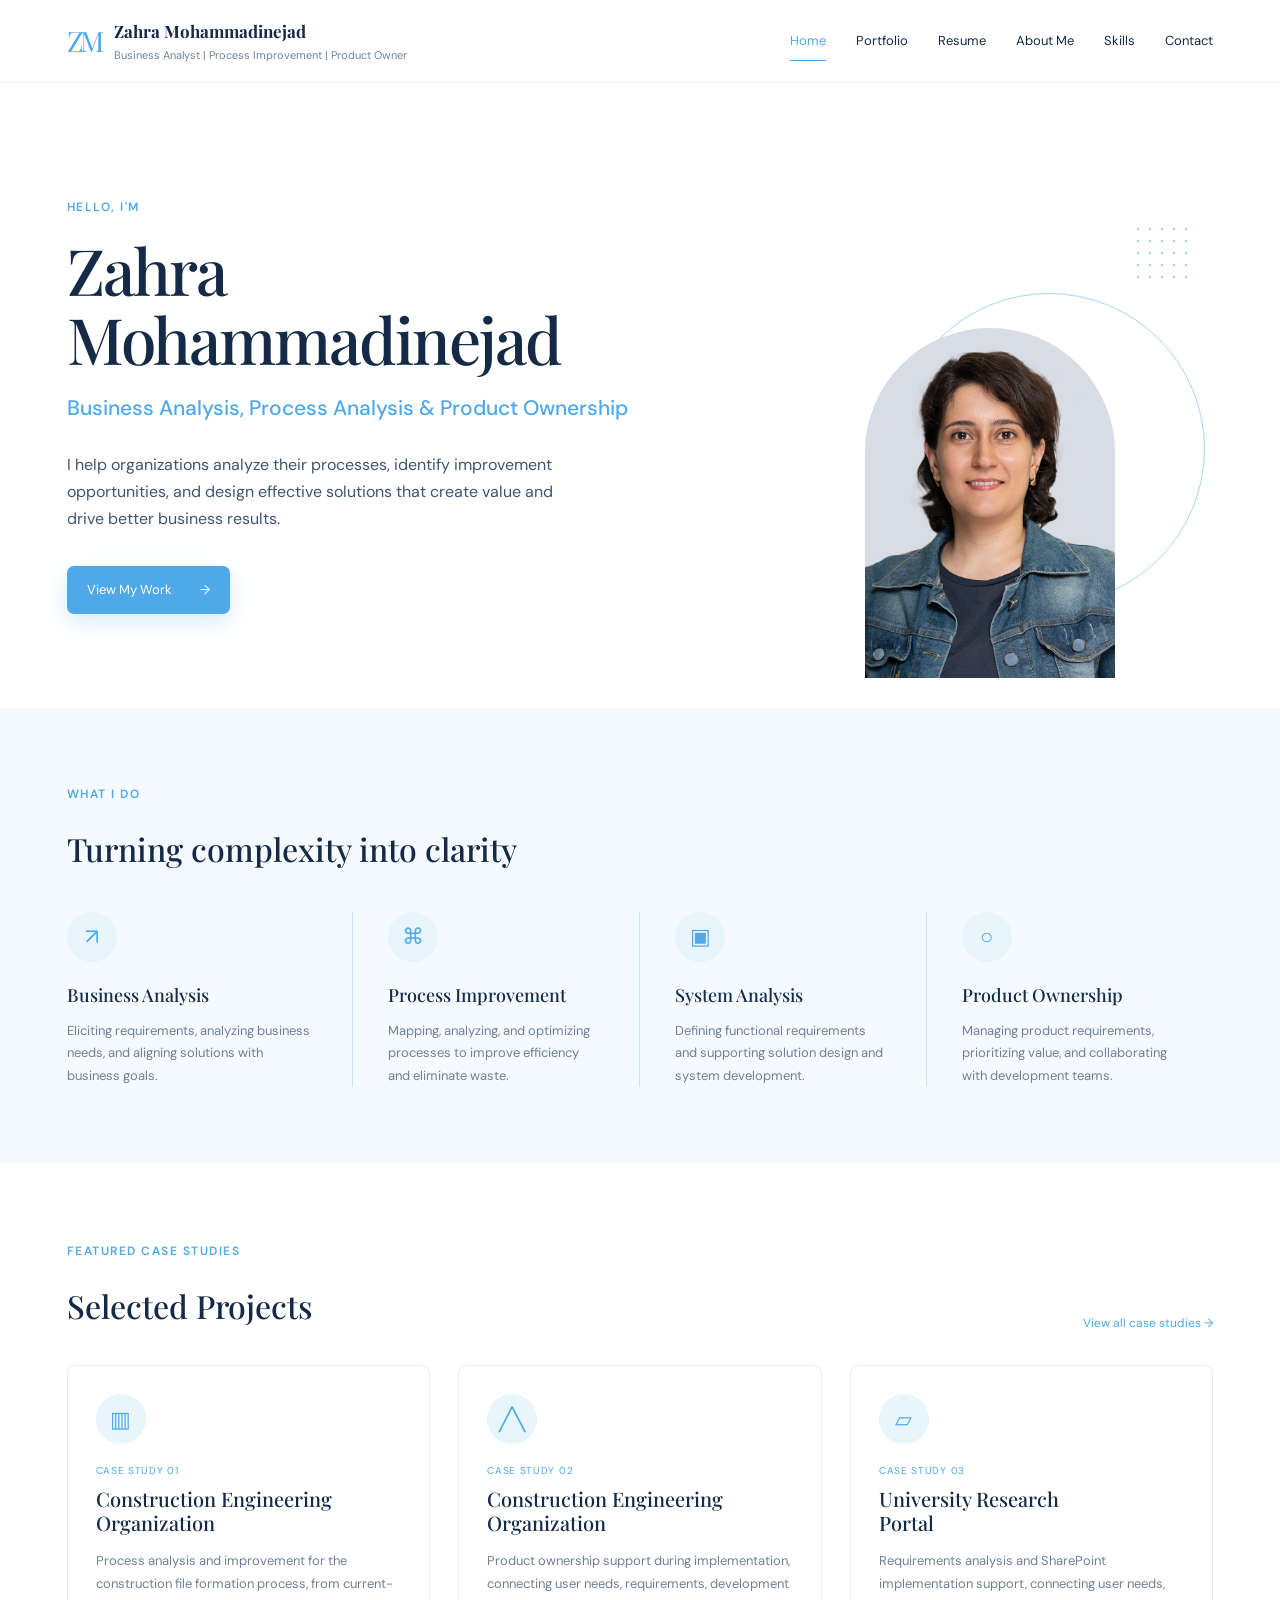
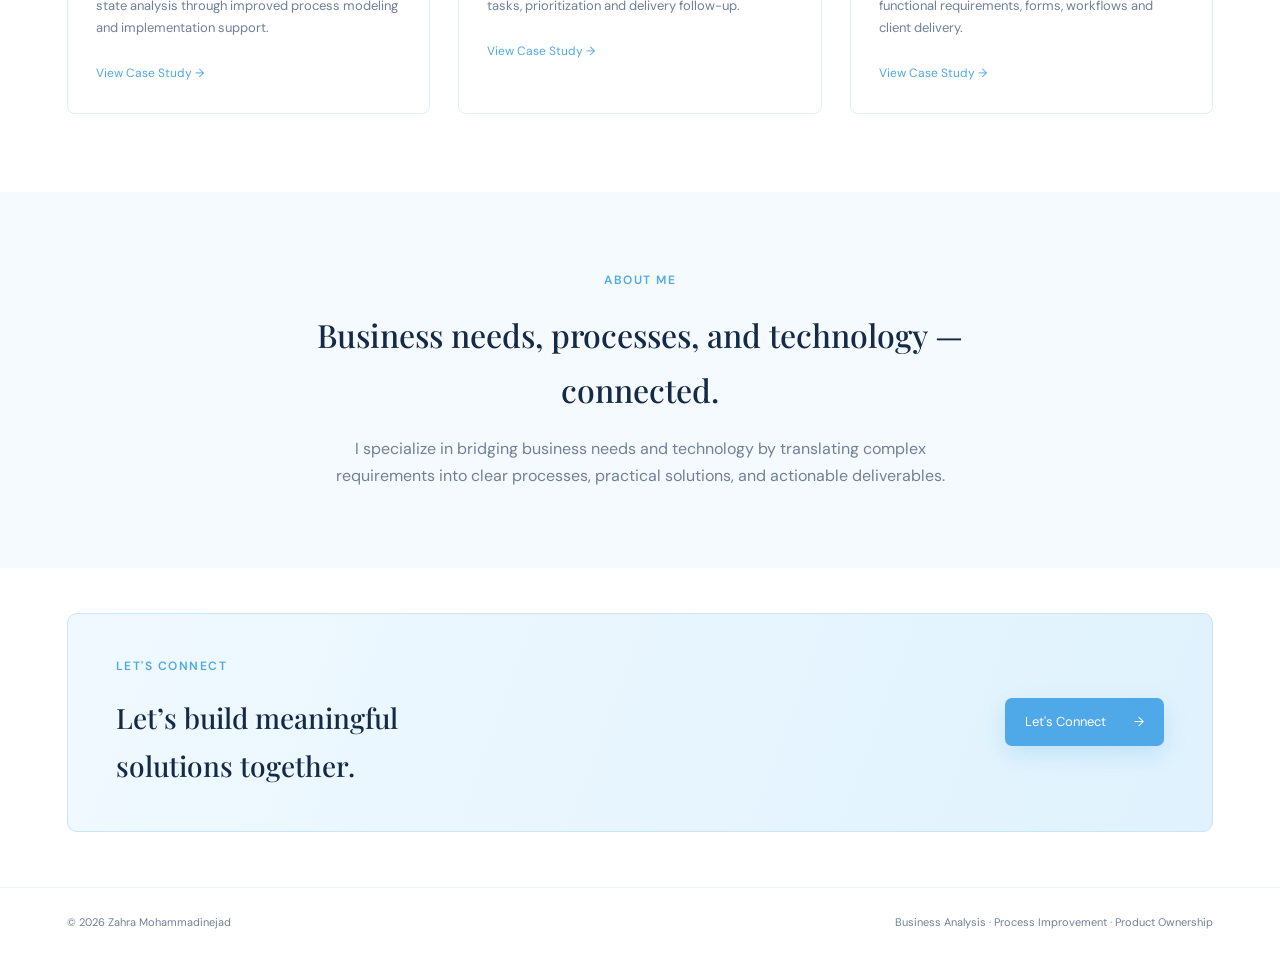
==== index.html @ d4ddfdf4 "Move Resume to dedicated page and update navigation" ====
<!DOCTYPE html>
<html lang="en">
<head>
  <meta charset="UTF-8">
  <meta name="viewport" content="width=device-width, initial-scale=1.0">
  <title>Zahra Mohammadinejad | Business Analyst</title>
  <link rel="preconnect" href="https://fonts.googleapis.com">
  <link rel="preconnect" href="https://fonts.gstatic.com" crossorigin>
  <link href="https://fonts.googleapis.com/css2?family=DM+Sans:wght@400;500;600&family=Playfair+Display:wght@500;600&display=swap" rel="stylesheet">
  <link rel="stylesheet" href="style.css">
</head>
<body>
<header class="navbar">
  <a class="brand" href="#"><span class="logo">ZM</span><span><strong>Zahra Mohammadinejad</strong><small>Business Analyst | Process Improvement | Product Owner</small></span></a>
  <nav>
    <a class="active" href="#">Home</a>
    <a href="#case-studies">Portfolio</a>
    <a href="resume.html">Resume</a>
    <a href="#about">About Me</a>
    <a href="#skills">Skills</a>
    <a href="#contact">Contact</a>
  </nav>
</header>

<main>
  <section class="hero">
    <div class="hero-copy">
      <p class="eyebrow">HELLO, I'M</p>
      <h1>Zahra<br>Mohammadinejad</h1>
      <h2>Business Analysis, Process Analysis & Product Ownership</h2>
      <p class="intro">I help organizations analyze their processes, identify improvement opportunities, and design effective solutions that create value and drive better business results.</p>
      <a class="button" href="#case-studies">View My Work <span>→</span></a>
    </div>
    <div class="hero-visual" aria-label="Professional portrait">
      <div class="portrait-placeholder"><img src="zahra.jpg" alt="Zahra Mohammadinejad"></div>
      <div class="circle"></div>
      <div class="dots"></div>
    </div>
  </section>

  <section class="services" id="skills">
    <p class="eyebrow">WHAT I DO</p>
    <h2>Turning complexity into clarity</h2>
    <div class="service-grid">
      <article><div class="icon">↗</div><h3>Business Analysis</h3><p>Eliciting requirements, analyzing business needs, and aligning solutions with business goals.</p></article>
      <article><div class="icon">⌘</div><h3>Process Improvement</h3><p>Mapping, analyzing, and optimizing processes to improve efficiency and eliminate waste.</p></article>
      <article><div class="icon">▣</div><h3>System Analysis</h3><p>Defining functional requirements and supporting solution design and system development.</p></article>
      <article><div class="icon">○</div><h3>Product Ownership</h3><p>Managing product requirements, prioritizing value, and collaborating with development teams.</p></article>
    </div>
  </section>

  <section class="case-studies" id="case-studies">
    <div class="section-head">
      <div><p class="eyebrow">FEATURED CASE STUDIES</p><h2>Selected Projects</h2></div>
      <a href="#case-studies">View all case studies <span>→</span></a>
    </div>
    <div class="case-grid">
      <article class="case-card"><div class="case-icon">▥</div><p class="case-number">CASE STUDY 01</p><h3>Construction Engineering<br>Organization</h3><p>Process analysis and improvement for the construction file formation process, from current-state analysis through improved process modeling and implementation support.</p><a href="case-study-01/case-study-01.html">View Case Study <span>→</span></a></article>
      <article class="case-card"><div class="case-icon">╱╲</div><p class="case-number">CASE STUDY 02</p><h3>Construction Engineering<br>Organization</h3><p>Product ownership support during implementation, connecting user needs, requirements, development tasks, prioritization and delivery follow-up.</p><a href="case-study-02/case-study-02.html">View Case Study <span>→</span></a></article>
      <article class="case-card"><div class="case-icon">▱</div><p class="case-number">CASE STUDY 03</p><h3>University Research<br>Portal</h3><p>Requirements analysis and SharePoint implementation support, connecting user needs, functional requirements, forms, workflows and client delivery.</p><a href="case-study-03/case-study-03.html">View Case Study <span>→</span></a></article>
    </div>
  </section>

  <section class="about" id="about">
    <p class="eyebrow">ABOUT ME</p>
    <h2>Business needs, processes, and technology — connected.</h2>
    <p>I specialize in bridging business needs and technology by translating complex requirements into clear processes, practical solutions, and actionable deliverables.</p>
  </section>

  <section class="contact" id="contact">
    <div><p class="eyebrow">LET'S CONNECT</p><h2>Let’s build meaningful<br>solutions together.</h2></div>
    <a class="button light" href="mailto:your.email@example.com">Let's Connect <span>→</span></a>
  </section>
</main>

<footer id="resume"><span>© 2026 Zahra Mohammadinejad</span><span>Business Analysis · Process Improvement · Product Ownership</span></footer>
</body>
</html>
---- style.css ----
```css
*{
  box-sizing:border-box;
}

:root{
  --blue:#4FA8E8;
  --blue-soft:#E8F5FD;
  --blue-line:#C9E5F8;
  --navy:#142A46;
  --text:#40556F;
  --muted:#718097;
  --white:#FFFFFF;
}

html{
  scroll-behavior:smooth;
}

body{
  margin:0;
  background:#FFFFFF;
  color:var(--text);
  font-family:"DM Sans",sans-serif;
  line-height:1.7;
}

a{
  text-decoration:none;
  color:inherit;
}


/* =========================
   NAVBAR
========================= */

.navbar{
  height:82px;
  padding:0 5.2%;
  display:flex;
  align-items:center;
  justify-content:space-between;
  border-bottom:1px solid #EEF3F7;
  background:#FFFFFF;
  position:sticky;
  top:0;
  z-index:10;
}

.brand{
  display:flex;
  align-items:center;
  gap:14px;
}

.brand strong{
  display:block;
  font-family:"Playfair Display",serif;
  font-size:17px;
  color:var(--navy);
}

.brand small{
  display:block;
  color:var(--muted);
  font-size:11px;
}

.logo{
  font-family:"Playfair Display",serif;
  font-size:28px;
  color:var(--blue);
  letter-spacing:-4px;
}

nav{
  display:flex;
  gap:30px;
  align-items:center;
  font-size:13px;
  color:var(--navy);
}

nav a{
  padding:29px 0;
  position:relative;
}

nav a.active,
nav a:hover{
  color:var(--blue);
}

nav a.active:after{
  content:"";
  position:absolute;
  left:0;
  right:0;
  bottom:20px;
  height:1px;
  background:var(--blue);
}


/* =========================
   HERO
========================= */

.hero{
  min-height:570px;
  padding:55px 5.2% 0;
  display:grid;
  grid-template-columns:1.2fr .8fr;
  gap:30px;
  align-items:center;
  overflow:hidden;
}

.hero-copy{
  padding-bottom:35px;
}

.eyebrow{
  font-size:12px;
  letter-spacing:1.5px;
  color:var(--blue);
  margin:0 0 18px;
  font-weight:600;
}

h1,
h2,
h3{
  color:var(--navy);
  font-family:"Playfair Display",serif;
  font-weight:500;
}

h1{
  font-size:64px;
  line-height:1.08;
  margin:0 0 18px;
  letter-spacing:-2px;
}

.hero h2{
  font-size:21px;
  color:var(--blue);
  margin:0 0 24px;
  font-family:"DM Sans",sans-serif;
  font-weight:500;
}

.intro{
  max-width:520px;
  font-size:16px;
  color:var(--text);
  margin-bottom:34px;
}


/* =========================
   BUTTON
========================= */

.button{
  display:inline-flex;
  gap:28px;
  align-items:center;
  padding:13px 20px;
  border-radius:7px;
  background:var(--blue);
  color:#FFFFFF;
  font-size:13px;
  transition:.2s ease;
  box-shadow:0 8px 22px rgba(79,168,232,.22);
}

.button:hover{
  transform:translateY(-2px);
  box-shadow:0 10px 26px rgba(79,168,232,.28);
}


/* =========================
   HERO IMAGE
========================= */

.hero-visual{
  height:510px;
  position:relative;
  display:flex;
  align-items:flex-end;
  justify-content:center;
}

.portrait-placeholder{
  width:250px;
  height:350px;
  border-radius:125px 125px 0 0;
  overflow:hidden;
  background:linear-gradient(145deg,#EAF6FE,#CFEAFA);
  position:relative;
  z-index:2;
}

.portrait-placeholder img{
  width:100%;
  height:100%;
  display:block;
  object-fit:cover;
  object-position:center top;
}

.circle{
  position:absolute;
  width:310px;
  height:310px;
  border:1px solid #A9D4F3;
  border-radius:50%;
  right:2%;
  top:125px;
}

.dots{
  position:absolute;
  width:55px;
  height:55px;
  right:6%;
  top:55px;
  background-image:
    radial-gradient(#9CCCF0 1.5px,transparent 1.5px);
  background-size:12px 12px;
}


/* =========================
   SERVICES
========================= */

.services{
  padding:76px 5.2%;
  background:#F5FAFE;
}

.services h2,
.case-studies h2,
.about h2{
  font-size:32px;
  margin:0 0 35px;
}

.service-grid{
  display:grid;
  grid-template-columns:repeat(4,1fr);
  gap:0;
}

.service-grid article{
  padding:0 35px;
  border-right:1px solid var(--blue-line);
}

.service-grid article:first-child{
  padding-left:0;
}

.service-grid article:last-child{
  border:0;
}

.icon,
.case-icon{
  width:50px;
  height:50px;
  border-radius:50%;
  background:var(--blue-soft);
  color:var(--blue);
  display:flex;
  align-items:center;
  justify-content:center;
  font-size:22px;
  margin-bottom:18px;
}

.service-grid h3{
  font-size:18px;
  margin:0 0 10px;
}

.service-grid p,
.case-card p{
  font-size:13px;
  color:var(--muted);
  margin:0;
}


/* =========================
   CASE STUDIES
========================= */

.case-studies{
  padding:78px 5.2%;
  background:#FFFFFF;
}

.section-head{
  display:flex;
  justify-content:space-between;
  align-items:end;
  margin-bottom:32px;
}

.section-head h2{
  margin:0;
}

.section-head>a,
.case-card>a{
  color:var(--blue);
  font-size:12px;
}

.case-grid{
  display:grid;
  grid-template-columns:repeat(3,1fr);
  gap:28px;
}

.case-card{
  border:1px solid #E2EDF5;
  border-radius:8px;
  padding:28px;
  min-height:285px;
  transition:.2s ease;
  background:#FFFFFF;
}

.case-card:hover{
  border-color:var(--blue-line);
  transform:translateY(-3px);
  box-shadow:0 12px 30px rgba(53,117,165,.08);
}

.case-card h3{
  font-size:20px;
  line-height:1.2;
  margin:8px 0 15px;
}

.case-number{
  font-size:10px !important;
  color:var(--blue) !important;
  letter-spacing:.7px;
}

.case-card>a{
  display:inline-block;
  margin-top:24px;
}


/* =========================
   ABOUT
========================= */

.about{
  padding:78px 18%;
  background:#F5FAFE;
  text-align:center;
}

.about h2{
  max-width:720px;
  margin:0 auto 18px;
}

.about>p:last-child{
  max-width:650px;
  margin:auto;
  color:var(--muted);
}


/* =========================
   CONTACT
========================= */

.contact{
  margin:45px 5.2% 55px;
  padding:42px 48px;
  border:1px solid var(--blue-line);
  background:linear-gradient(110deg,#F0F9FF,#DFF2FD);
  border-radius:10px;
  display:flex;
  align-items:center;
  justify-content:space-between;
}

.contact h2{
  font-size:28px;
  margin:0;
}


/* =========================
   FOOTER
========================= */

footer{
  padding:25px 5.2%;
  border-top:1px solid #EEF3F7;
  display:flex;
  justify-content:space-between;
  font-size:11px;
  color:var(--muted);
}


/* =========================
   TABLET
========================= */

@media(max-width:900px){

  nav{
    display:none;
  }

  .hero{
    grid-template-columns:1fr;
    padding-top:55px;
  }

  .hero-copy{
    padding-bottom:10px;
  }

  .hero-visual{
    height:430px;
  }

  .portrait-placeholder{
    width:240px;
    height:335px;
    border-radius:120px 120px 0 0;
  }

  .circle{
    width:290px;
    height:290px;
    top:100px;
  }

  .dots{
    width:50px;
    height:50px;
    right:5%;
    top:45px;
  }

  .service-grid{
    grid-template-columns:1fr 1fr;
    gap:35px;
  }

  .service-grid article{
    border:0;
    padding:0;
  }

  .case-grid{
    grid-template-columns:1fr;
  }
}


/* =========================
   MOBILE
========================= */

@media(max-width:600px){

  .navbar{
    height:70px;
  }

  .brand small{
    display:none;
  }

  .hero{
    padding:48px 7% 0;
  }

  h1{
    font-size:46px;
  }

  .hero h2{
    font-size:19px;
  }

  .intro{
    font-size:15px;
  }

  .hero-visual{
    height:360px;
  }

  .portrait-placeholder{
    width:205px;
    height:285px;
    border-radius:102px 102px 0 0;
  }

  .circle{
    width:250px;
    height:250px;
    top:85px;
  }

  .dots{
    width:48px;
    height:48px;
    right:3%;
    top:40px;
  }

  .services,
  .case-studies{
    padding:60px 7%;
  }

  .service-grid{
    grid-template-columns:1fr;
    gap:40px;
  }

  .section-head{
    align-items:flex-start;
    gap:15px;
    flex-direction:column;
  }

  .about{
    padding:60px 7%;
  }

  .contact{
    margin:35px 7%;
    padding:30px;
    gap:25px;
    flex-direction:column;
    align-items:flex-start;
  }

  footer{
    padding:22px 7%;
    flex-direction:column;
    gap:8px;
  }
}
```
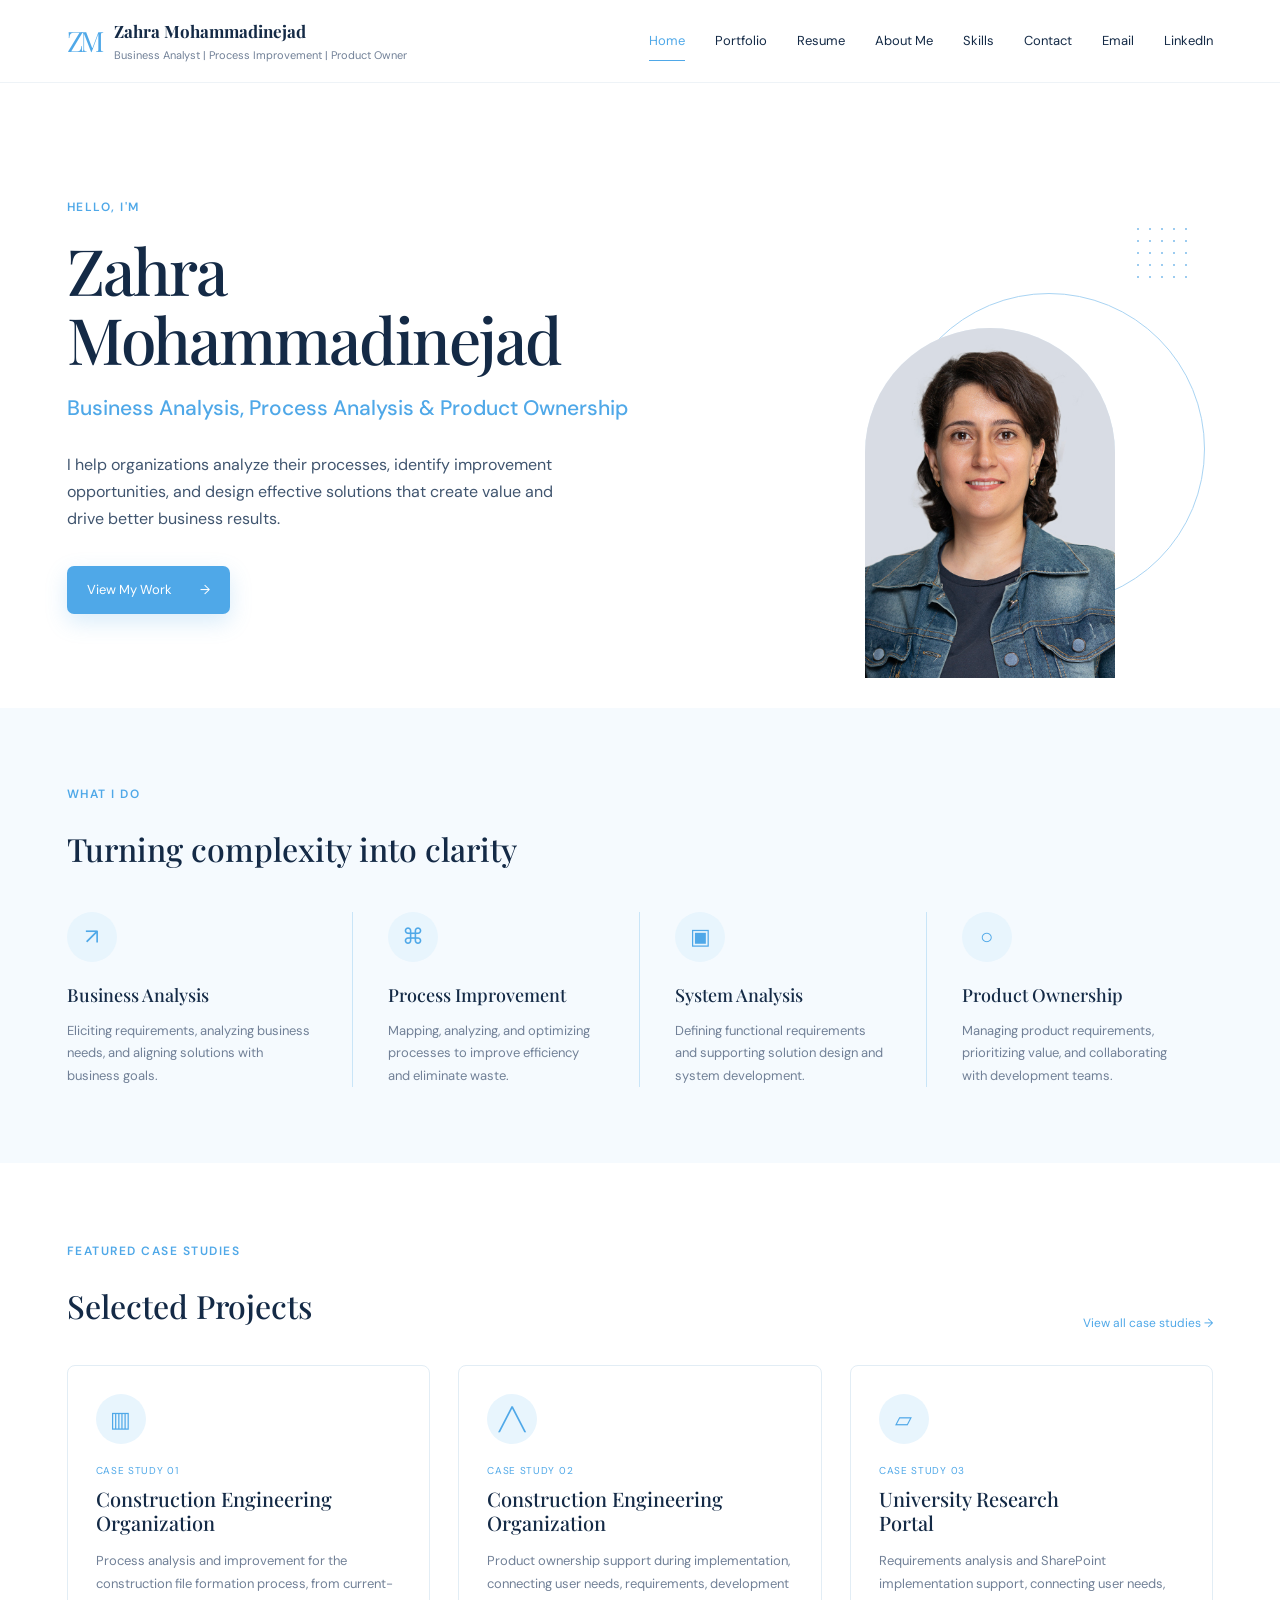
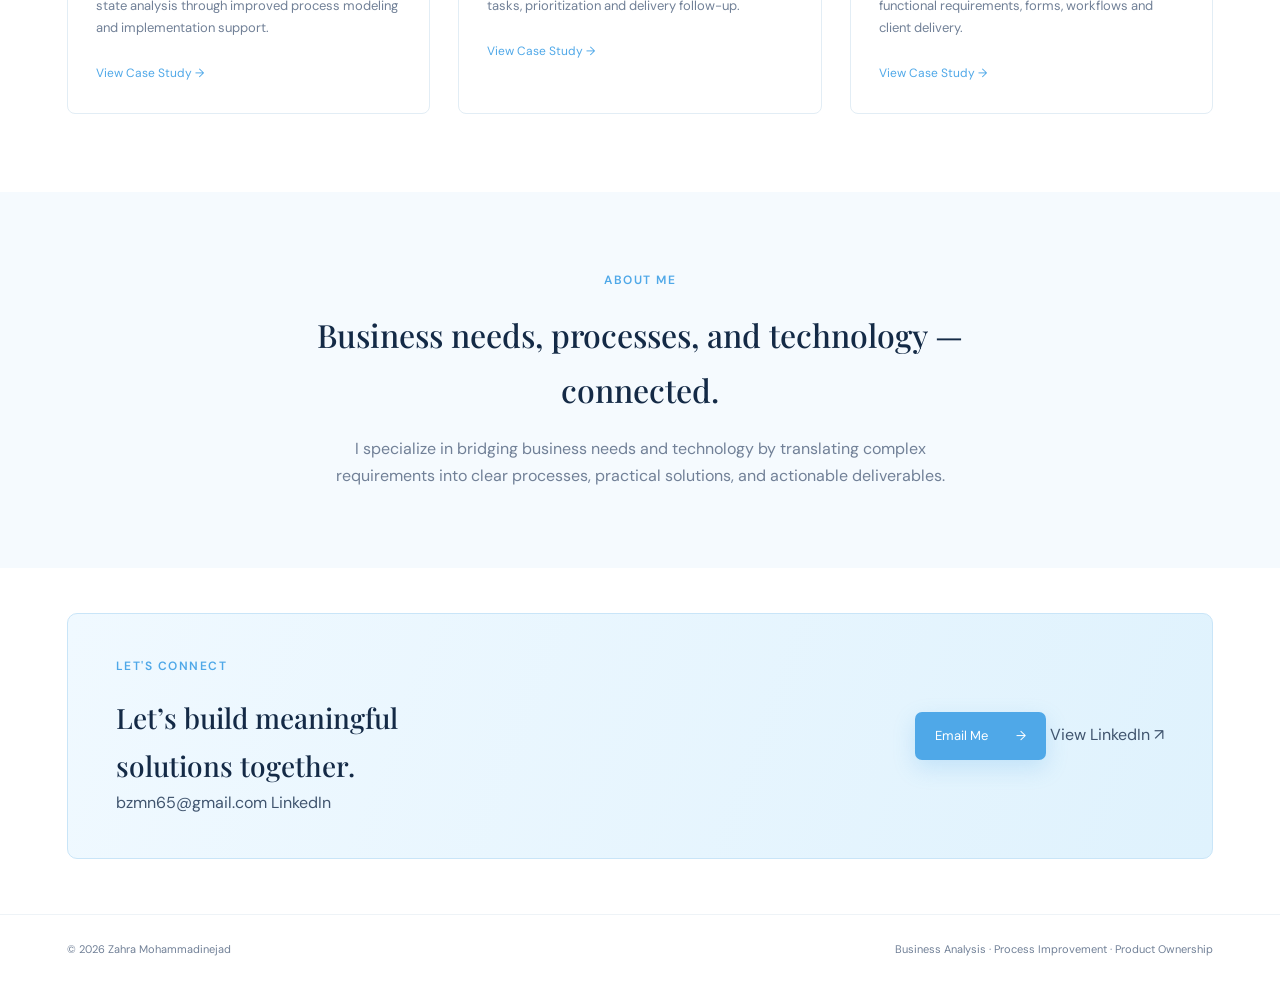
==== commit 9aa7985b: "Add email and LinkedIn links to homepage navigation and contact section" ====
--- a/index.html
+++ b/index.html
@@ -16,9 +16,11 @@
     <a class="active" href="#">Home</a>
     <a href="#case-studies">Portfolio</a>
     <a href="resume.html">Resume</a>
-    <a href="#about">About Me</a>
+    <a href="about.html">About Me</a>
     <a href="#skills">Skills</a>
     <a href="#contact">Contact</a>
+    <a class="nav-contact" href="mailto:bzmn65@gmail.com" aria-label="Email Zahra">Email</a>
+    <a class="nav-contact" href="https://www.linkedin.com/in/Zahra-Mohammadinejad" target="_blank" rel="noopener" aria-label="LinkedIn profile">LinkedIn</a>
   </nav>
 </header>
 
@@ -68,8 +70,18 @@
   </section>
 
   <section class="contact" id="contact">
-    <div><p class="eyebrow">LET'S CONNECT</p><h2>Let’s build meaningful<br>solutions together.</h2></div>
-    <a class="button light" href="mailto:your.email@example.com">Let's Connect <span>→</span></a>
+    <div>
+      <p class="eyebrow">LET'S CONNECT</p>
+      <h2>Let’s build meaningful<br>solutions together.</h2>
+      <div class="contact-info">
+        <a href="mailto:bzmn65@gmail.com">bzmn65@gmail.com</a>
+        <a href="https://www.linkedin.com/in/Zahra-Mohammadinejad" target="_blank" rel="noopener">LinkedIn</a>
+      </div>
+    </div>
+    <div class="contact-actions">
+      <a class="button" href="mailto:bzmn65@gmail.com">Email Me <span>→</span></a>
+      <a class="linkedin-link" href="https://www.linkedin.com/in/Zahra-Mohammadinejad" target="_blank" rel="noopener">View LinkedIn <span>↗</span></a>
+    </div>
   </section>
 </main>
 
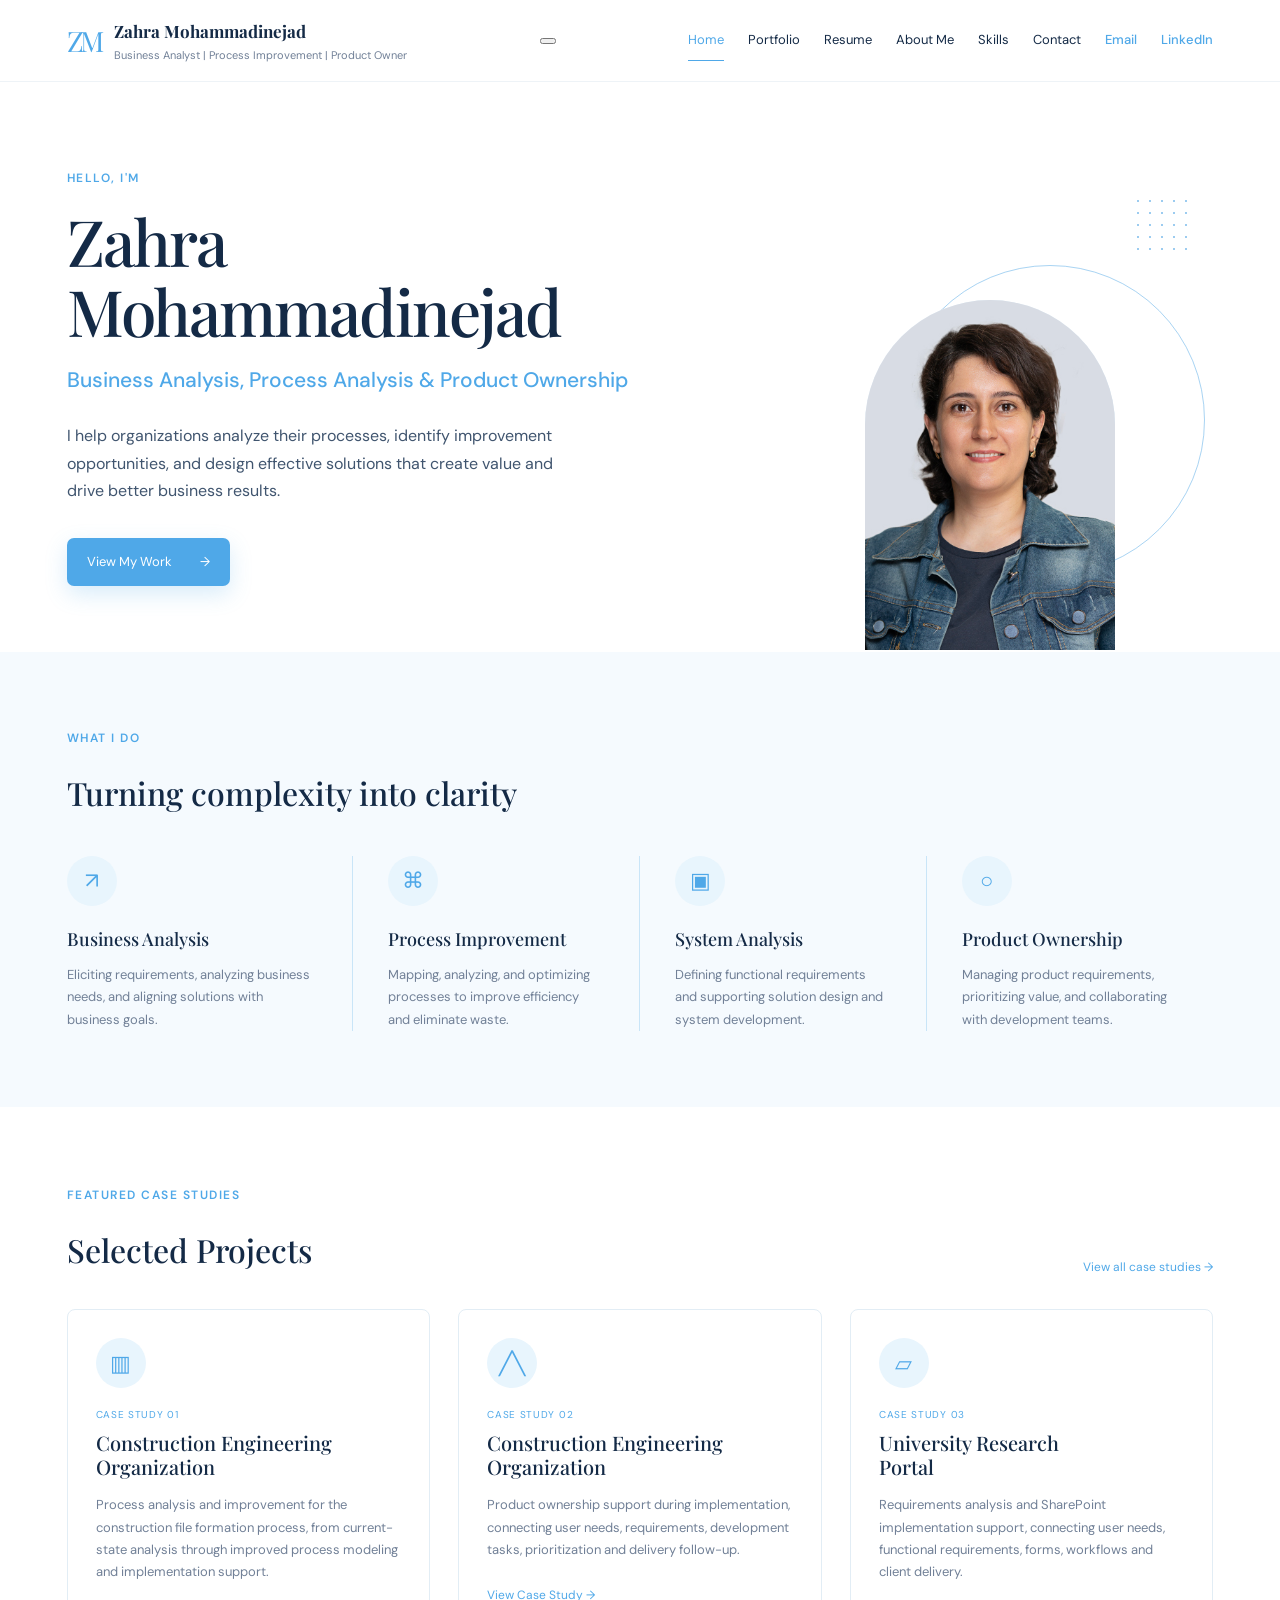
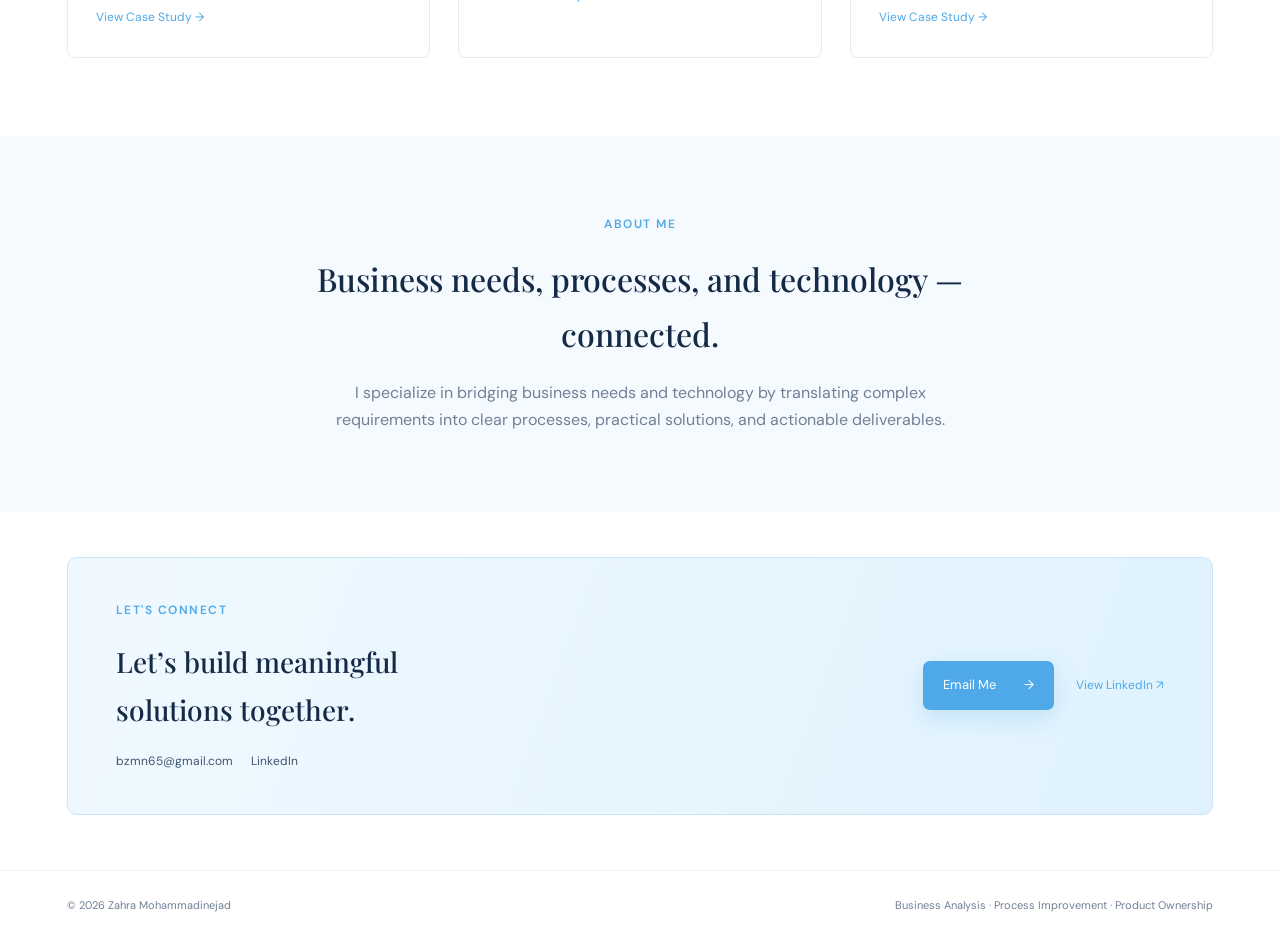
==== commit d7fb270c: "Add responsive hamburger navigation for mobile" ====
--- a/index.html
+++ b/index.html
@@ -12,15 +12,20 @@
 <body>
 <header class="navbar">
   <a class="brand" href="#"><span class="logo">ZM</span><span><strong>Zahra Mohammadinejad</strong><small>Business Analyst | Process Improvement | Product Owner</small></span></a>
-  <nav>
+
+  <button class="menu-toggle" type="button" aria-label="Open navigation menu" aria-expanded="false" aria-controls="main-navigation">
+    <span></span><span></span><span></span>
+  </button>
+
+  <nav id="main-navigation">
     <a class="active" href="#">Home</a>
     <a href="#case-studies">Portfolio</a>
     <a href="resume.html">Resume</a>
     <a href="about.html">About Me</a>
     <a href="#skills">Skills</a>
     <a href="#contact">Contact</a>
-    <a class="nav-contact" href="mailto:bzmn65@gmail.com" aria-label="Email Zahra">Email</a>
-    <a class="nav-contact" href="https://www.linkedin.com/in/Zahra-Mohammadinejad" target="_blank" rel="noopener" aria-label="LinkedIn profile">LinkedIn</a>
+    <a class="nav-contact" href="mailto:bzmn65@gmail.com">Email</a>
+    <a class="nav-contact" href="https://www.linkedin.com/in/Zahra-Mohammadinejad" target="_blank" rel="noopener">LinkedIn</a>
   </nav>
 </header>
 
@@ -86,5 +91,26 @@
 </main>
 
 <footer id="resume"><span>© 2026 Zahra Mohammadinejad</span><span>Business Analysis · Process Improvement · Product Ownership</span></footer>
+
+<script>
+  const menuToggle = document.querySelector('.menu-toggle');
+  const navigation = document.querySelector('#main-navigation');
+
+  menuToggle.addEventListener('click', () => {
+    const isOpen = navigation.classList.toggle('open');
+    menuToggle.classList.toggle('open', isOpen);
+    menuToggle.setAttribute('aria-expanded', isOpen);
+    menuToggle.setAttribute('aria-label', isOpen ? 'Close navigation menu' : 'Open navigation menu');
+  });
+
+  navigation.querySelectorAll('a').forEach(link => {
+    link.addEventListener('click', () => {
+      navigation.classList.remove('open');
+      menuToggle.classList.remove('open');
+      menuToggle.setAttribute('aria-expanded', 'false');
+      menuToggle.setAttribute('aria-label', 'Open navigation menu');
+    });
+  });
+</script>
 </body>
 </html>
--- a/style.css
+++ b/style.css
@@ -1,567 +1,15 @@
-```css
-*{
-  box-sizing:border-box;
-}
-
-:root{
-  --blue:#4FA8E8;
-  --blue-soft:#E8F5FD;
-  --blue-line:#C9E5F8;
-  --navy:#142A46;
-  --text:#40556F;
-  --muted:#718097;
-  --white:#FFFFFF;
-}
-
-html{
-  scroll-behavior:smooth;
-}
-
-body{
-  margin:0;
-  background:#FFFFFF;
-  color:var(--text);
-  font-family:"DM Sans",sans-serif;
-  line-height:1.7;
-}
-
-a{
-  text-decoration:none;
-  color:inherit;
-}
-
-
-/* =========================
-   NAVBAR
-========================= */
-
-.navbar{
-  height:82px;
-  padding:0 5.2%;
-  display:flex;
-  align-items:center;
-  justify-content:space-between;
-  border-bottom:1px solid #EEF3F7;
-  background:#FFFFFF;
-  position:sticky;
-  top:0;
-  z-index:10;
-}
-
-.brand{
-  display:flex;
-  align-items:center;
-  gap:14px;
-}
-
-.brand strong{
-  display:block;
-  font-family:"Playfair Display",serif;
-  font-size:17px;
-  color:var(--navy);
-}
-
-.brand small{
-  display:block;
-  color:var(--muted);
-  font-size:11px;
-}
-
-.logo{
-  font-family:"Playfair Display",serif;
-  font-size:28px;
-  color:var(--blue);
-  letter-spacing:-4px;
-}
-
-nav{
-  display:flex;
-  gap:30px;
-  align-items:center;
-  font-size:13px;
-  color:var(--navy);
-}
-
-nav a{
-  padding:29px 0;
-  position:relative;
-}
-
-nav a.active,
-nav a:hover{
-  color:var(--blue);
-}
-
-nav a.active:after{
-  content:"";
-  position:absolute;
-  left:0;
-  right:0;
-  bottom:20px;
-  height:1px;
-  background:var(--blue);
-}
-
-
-/* =========================
-   HERO
-========================= */
-
-.hero{
-  min-height:570px;
-  padding:55px 5.2% 0;
-  display:grid;
-  grid-template-columns:1.2fr .8fr;
-  gap:30px;
-  align-items:center;
-  overflow:hidden;
-}
-
-.hero-copy{
-  padding-bottom:35px;
-}
-
-.eyebrow{
-  font-size:12px;
-  letter-spacing:1.5px;
-  color:var(--blue);
-  margin:0 0 18px;
-  font-weight:600;
-}
-
-h1,
-h2,
-h3{
-  color:var(--navy);
-  font-family:"Playfair Display",serif;
-  font-weight:500;
-}
-
-h1{
-  font-size:64px;
-  line-height:1.08;
-  margin:0 0 18px;
-  letter-spacing:-2px;
-}
-
-.hero h2{
-  font-size:21px;
-  color:var(--blue);
-  margin:0 0 24px;
-  font-family:"DM Sans",sans-serif;
-  font-weight:500;
-}
-
-.intro{
-  max-width:520px;
-  font-size:16px;
-  color:var(--text);
-  margin-bottom:34px;
-}
-
-
-/* =========================
-   BUTTON
-========================= */
-
-.button{
-  display:inline-flex;
-  gap:28px;
-  align-items:center;
-  padding:13px 20px;
-  border-radius:7px;
-  background:var(--blue);
-  color:#FFFFFF;
-  font-size:13px;
-  transition:.2s ease;
-  box-shadow:0 8px 22px rgba(79,168,232,.22);
-}
-
-.button:hover{
-  transform:translateY(-2px);
-  box-shadow:0 10px 26px rgba(79,168,232,.28);
-}
-
-
-/* =========================
-   HERO IMAGE
-========================= */
-
-.hero-visual{
-  height:510px;
-  position:relative;
-  display:flex;
-  align-items:flex-end;
-  justify-content:center;
-}
-
-.portrait-placeholder{
-  width:250px;
-  height:350px;
-  border-radius:125px 125px 0 0;
-  overflow:hidden;
-  background:linear-gradient(145deg,#EAF6FE,#CFEAFA);
-  position:relative;
-  z-index:2;
-}
-
-.portrait-placeholder img{
-  width:100%;
-  height:100%;
-  display:block;
-  object-fit:cover;
-  object-position:center top;
-}
-
-.circle{
-  position:absolute;
-  width:310px;
-  height:310px;
-  border:1px solid #A9D4F3;
-  border-radius:50%;
-  right:2%;
-  top:125px;
-}
-
-.dots{
-  position:absolute;
-  width:55px;
-  height:55px;
-  right:6%;
-  top:55px;
-  background-image:
-    radial-gradient(#9CCCF0 1.5px,transparent 1.5px);
-  background-size:12px 12px;
-}
-
-
-/* =========================
-   SERVICES
-========================= */
-
-.services{
-  padding:76px 5.2%;
-  background:#F5FAFE;
-}
-
-.services h2,
-.case-studies h2,
-.about h2{
-  font-size:32px;
-  margin:0 0 35px;
-}
-
-.service-grid{
-  display:grid;
-  grid-template-columns:repeat(4,1fr);
-  gap:0;
-}
-
-.service-grid article{
-  padding:0 35px;
-  border-right:1px solid var(--blue-line);
-}
-
-.service-grid article:first-child{
-  padding-left:0;
-}
-
-.service-grid article:last-child{
-  border:0;
-}
-
-.icon,
-.case-icon{
-  width:50px;
-  height:50px;
-  border-radius:50%;
-  background:var(--blue-soft);
-  color:var(--blue);
-  display:flex;
-  align-items:center;
-  justify-content:center;
-  font-size:22px;
-  margin-bottom:18px;
-}
-
-.service-grid h3{
-  font-size:18px;
-  margin:0 0 10px;
-}
-
-.service-grid p,
-.case-card p{
-  font-size:13px;
-  color:var(--muted);
-  margin:0;
-}
-
-
-/* =========================
-   CASE STUDIES
-========================= */
-
-.case-studies{
-  padding:78px 5.2%;
-  background:#FFFFFF;
-}
-
-.section-head{
-  display:flex;
-  justify-content:space-between;
-  align-items:end;
-  margin-bottom:32px;
-}
-
-.section-head h2{
-  margin:0;
-}
-
-.section-head>a,
-.case-card>a{
-  color:var(--blue);
-  font-size:12px;
-}
-
-.case-grid{
-  display:grid;
-  grid-template-columns:repeat(3,1fr);
-  gap:28px;
-}
-
-.case-card{
-  border:1px solid #E2EDF5;
-  border-radius:8px;
-  padding:28px;
-  min-height:285px;
-  transition:.2s ease;
-  background:#FFFFFF;
-}
-
-.case-card:hover{
-  border-color:var(--blue-line);
-  transform:translateY(-3px);
-  box-shadow:0 12px 30px rgba(53,117,165,.08);
-}
-
-.case-card h3{
-  font-size:20px;
-  line-height:1.2;
-  margin:8px 0 15px;
-}
-
-.case-number{
-  font-size:10px !important;
-  color:var(--blue) !important;
-  letter-spacing:.7px;
-}
-
-.case-card>a{
-  display:inline-block;
-  margin-top:24px;
-}
-
-
-/* =========================
-   ABOUT
-========================= */
-
-.about{
-  padding:78px 18%;
-  background:#F5FAFE;
-  text-align:center;
-}
-
-.about h2{
-  max-width:720px;
-  margin:0 auto 18px;
-}
-
-.about>p:last-child{
-  max-width:650px;
-  margin:auto;
-  color:var(--muted);
-}
-
-
-/* =========================
-   CONTACT
-========================= */
-
-.contact{
-  margin:45px 5.2% 55px;
-  padding:42px 48px;
-  border:1px solid var(--blue-line);
-  background:linear-gradient(110deg,#F0F9FF,#DFF2FD);
-  border-radius:10px;
-  display:flex;
-  align-items:center;
-  justify-content:space-between;
-}
-
-.contact h2{
-  font-size:28px;
-  margin:0;
-}
-
-
-/* =========================
-   FOOTER
-========================= */
-
-footer{
-  padding:25px 5.2%;
-  border-top:1px solid #EEF3F7;
-  display:flex;
-  justify-content:space-between;
-  font-size:11px;
-  color:var(--muted);
-}
-
-
-/* =========================
-   TABLET
-========================= */
-
-@media(max-width:900px){
-
-  nav{
-    display:none;
-  }
-
-  .hero{
-    grid-template-columns:1fr;
-    padding-top:55px;
-  }
-
-  .hero-copy{
-    padding-bottom:10px;
-  }
-
-  .hero-visual{
-    height:430px;
-  }
-
-  .portrait-placeholder{
-    width:240px;
-    height:335px;
-    border-radius:120px 120px 0 0;
-  }
-
-  .circle{
-    width:290px;
-    height:290px;
-    top:100px;
-  }
-
-  .dots{
-    width:50px;
-    height:50px;
-    right:5%;
-    top:45px;
-  }
-
-  .service-grid{
-    grid-template-columns:1fr 1fr;
-    gap:35px;
-  }
-
-  .service-grid article{
-    border:0;
-    padding:0;
-  }
-
-  .case-grid{
-    grid-template-columns:1fr;
-  }
-}
-
-
-/* =========================
-   MOBILE
-========================= */
-
-@media(max-width:600px){
-
-  .navbar{
-    height:70px;
-  }
-
-  .brand small{
-    display:none;
-  }
-
-  .hero{
-    padding:48px 7% 0;
-  }
-
-  h1{
-    font-size:46px;
-  }
-
-  .hero h2{
-    font-size:19px;
-  }
-
-  .intro{
-    font-size:15px;
-  }
-
-  .hero-visual{
-    height:360px;
-  }
-
-  .portrait-placeholder{
-    width:205px;
-    height:285px;
-    border-radius:102px 102px 0 0;
-  }
-
-  .circle{
-    width:250px;
-    height:250px;
-    top:85px;
-  }
-
-  .dots{
-    width:48px;
-    height:48px;
-    right:3%;
-    top:40px;
-  }
-
-  .services,
-  .case-studies{
-    padding:60px 7%;
-  }
-
-  .service-grid{
-    grid-template-columns:1fr;
-    gap:40px;
-  }
-
-  .section-head{
-    align-items:flex-start;
-    gap:15px;
-    flex-direction:column;
-  }
-
-  .about{
-    padding:60px 7%;
-  }
-
-  .contact{
-    margin:35px 7%;
-    padding:30px;
-    gap:25px;
-    flex-direction:column;
-    align-items:flex-start;
-  }
-
-  footer{
-    padding:22px 7%;
-    flex-direction:column;
-    gap:8px;
-  }
-}
-```
+*{box-sizing:border-box}
+:root{--blue:#4FA8E8;--blue-soft:#E8F5FD;--blue-line:#C9E5F8;--navy:#142A46;--text:#40556F;--muted:#718097;--white:#FFFFFF}
+html{scroll-behavior:smooth}
+body{margin:0;background:#FFFFFF;color:var(--text);font-family:"DM Sans",sans-serif;line-height:1.7}
+a{text-decoration:none;color:inherit}
+.navbar{height:82px;padding:0 5.2%;display:flex;align-items:center;justify-content:space-between;border-bottom:1px solid #EEF3F7;background:#FFFFFF;position:sticky;top:0;z-index:10}.brand{display:flex;align-items:center;gap:14px}.brand strong{display:block;font-family:"Playfair Display",serif;font-size:17px;color:var(--navy)}.brand small{display:block;color:var(--muted);font-size:11px}.logo{font-family:"Playfair Display",serif;font-size:28px;color:var(--blue);letter-spacing:-4px}nav{display:flex;gap:24px;align-items:center;font-size:13px;color:var(--navy)}nav a{padding:29px 0;position:relative}nav a.active,nav a:hover{color:var(--blue)}nav a.active:after{content:"";position:absolute;left:0;right:0;bottom:20px;height:1px;background:var(--blue)}nav a.nav-contact{color:var(--blue);font-weight:500}
+h1,h2,h3{color:var(--navy);font-family:"Playfair Display",serif;font-weight:500}.hero{min-height:570px;padding:55px 5.2% 0;display:grid;grid-template-columns:1.2fr .8fr;gap:30px;align-items:center;overflow:hidden}.hero-copy{padding-bottom:35px}.eyebrow{font-size:12px;letter-spacing:1.5px;color:var(--blue);margin:0 0 18px;font-weight:600}h1{font-size:64px;line-height:1.08;margin:0 0 18px;letter-spacing:-2px}.hero h2{font-size:21px;color:var(--blue);margin:0 0 24px;font-family:"DM Sans",sans-serif;font-weight:500}.intro{max-width:520px;font-size:16px;color:var(--text);margin-bottom:34px}.button{display:inline-flex;gap:28px;align-items:center;padding:13px 20px;border-radius:7px;background:var(--blue);color:#FFFFFF;font-size:13px;transition:.2s ease;box-shadow:0 8px 22px rgba(79,168,232,.22)}.button:hover{transform:translateY(-2px);box-shadow:0 10px 26px rgba(79,168,232,.28)}
+.hero-visual{height:510px;position:relative;display:flex;align-items:flex-end;justify-content:center}.portrait-placeholder{width:250px;height:350px;border-radius:125px 125px 0 0;overflow:hidden;background:linear-gradient(145deg,#EAF6FE,#CFEAFA);position:relative;z-index:2}.portrait-placeholder img{width:100%;height:100%;display:block;object-fit:cover;object-position:center top}.circle{position:absolute;width:310px;height:310px;border:1px solid #A9D4F3;border-radius:50%;right:2%;top:125px}.dots{position:absolute;width:55px;height:55px;right:6%;top:55px;background-image:radial-gradient(#9CCCF0 1.5px,transparent 1.5px);background-size:12px 12px}
+.services{padding:76px 5.2%;background:#F5FAFE}.services h2,.case-studies h2,.about h2{font-size:32px;margin:0 0 35px}.service-grid{display:grid;grid-template-columns:repeat(4,1fr);gap:0}.service-grid article{padding:0 35px;border-right:1px solid var(--blue-line)}.service-grid article:first-child{padding-left:0}.service-grid article:last-child{border:0}.icon,.case-icon{width:50px;height:50px;border-radius:50%;background:var(--blue-soft);color:var(--blue);display:flex;align-items:center;justify-content:center;font-size:22px;margin-bottom:18px}.service-grid h3{font-size:18px;margin:0 0 10px}.service-grid p,.case-card p{font-size:13px;color:var(--muted);margin:0}
+.case-studies{padding:78px 5.2%;background:#FFFFFF}.section-head{display:flex;justify-content:space-between;align-items:end;margin-bottom:32px}.section-head h2{margin:0}.section-head>a,.case-card>a{color:var(--blue);font-size:12px}.case-grid{display:grid;grid-template-columns:repeat(3,1fr);gap:28px}.case-card{border:1px solid #E2EDF5;border-radius:8px;padding:28px;min-height:285px;transition:.2s ease;background:#FFFFFF}.case-card:hover{border-color:var(--blue-line);transform:translateY(-3px);box-shadow:0 12px 30px rgba(53,117,165,.08)}.case-card h3{font-size:20px;line-height:1.2;margin:8px 0 15px}.case-number{font-size:10px!important;color:var(--blue)!important;letter-spacing:.7px}.case-card>a{display:inline-block;margin-top:24px}
+.about{padding:78px 18%;background:#F5FAFE;text-align:center}.about h2{max-width:720px;margin:0 auto 18px}.about>p:last-child{max-width:650px;margin:auto;color:var(--muted)}
+.contact{margin:45px 5.2% 55px;padding:42px 48px;border:1px solid var(--blue-line);background:linear-gradient(110deg,#F0F9FF,#DFF2FD);border-radius:10px;display:flex;align-items:center;justify-content:space-between;gap:40px}.contact h2{font-size:28px;margin:0}.contact-info{display:flex;flex-wrap:wrap;gap:18px;margin-top:18px;font-size:12px}.contact-info a{color:var(--text)}.contact-info a:hover,.linkedin-link:hover{color:var(--blue)}.contact-actions{display:flex;align-items:center;gap:22px;flex-shrink:0}.linkedin-link{font-size:12px;color:var(--blue)}
+footer{padding:25px 5.2%;border-top:1px solid #EEF3F7;display:flex;justify-content:space-between;font-size:11px;color:var(--muted)}
+@media(max-width:900px){nav{display:none}.hero{grid-template-columns:1fr;padding-top:55px}.hero-copy{padding-bottom:10px}.hero-visual{height:430px}.portrait-placeholder{width:240px;height:335px;border-radius:120px 120px 0 0}.circle{width:290px;height:290px;top:100px}.dots{width:50px;height:50px;right:5%;top:45px}.service-grid{grid-template-columns:1fr 1fr;gap:35px}.service-grid article{border:0;padding:0}.case-grid{grid-template-columns:1fr}.contact{flex-direction:column;align-items:flex-start}.contact-actions{width:100%}}
+@media(max-width:600px){.navbar{height:70px}.brand small{display:none}.hero{padding:48px 7% 0}h1{font-size:46px}.hero h2{font-size:19px}.intro{font-size:15px}.hero-visual{height:360px}.portrait-placeholder{width:205px;height:285px;border-radius:102px 102px 0 0}.circle{width:250px;height:250px;top:85px}.dots{width:48px;height:48px;right:3%;top:40px}.services,.case-studies{padding:60px 7%}.service-grid{grid-template-columns:1fr;gap:40px}.section-head{align-items:flex-start;gap:15px;flex-direction:column}.about{padding:60px 7%}.contact{margin:35px 7%;padding:30px;gap:25px}.contact-info{flex-direction:column;gap:7px}.contact-actions{flex-direction:column;align-items:flex-start;gap:15px}.button{width:100%;justify-content:center}footer{padding:22px 7%;flex-direction:column;gap:8px}}
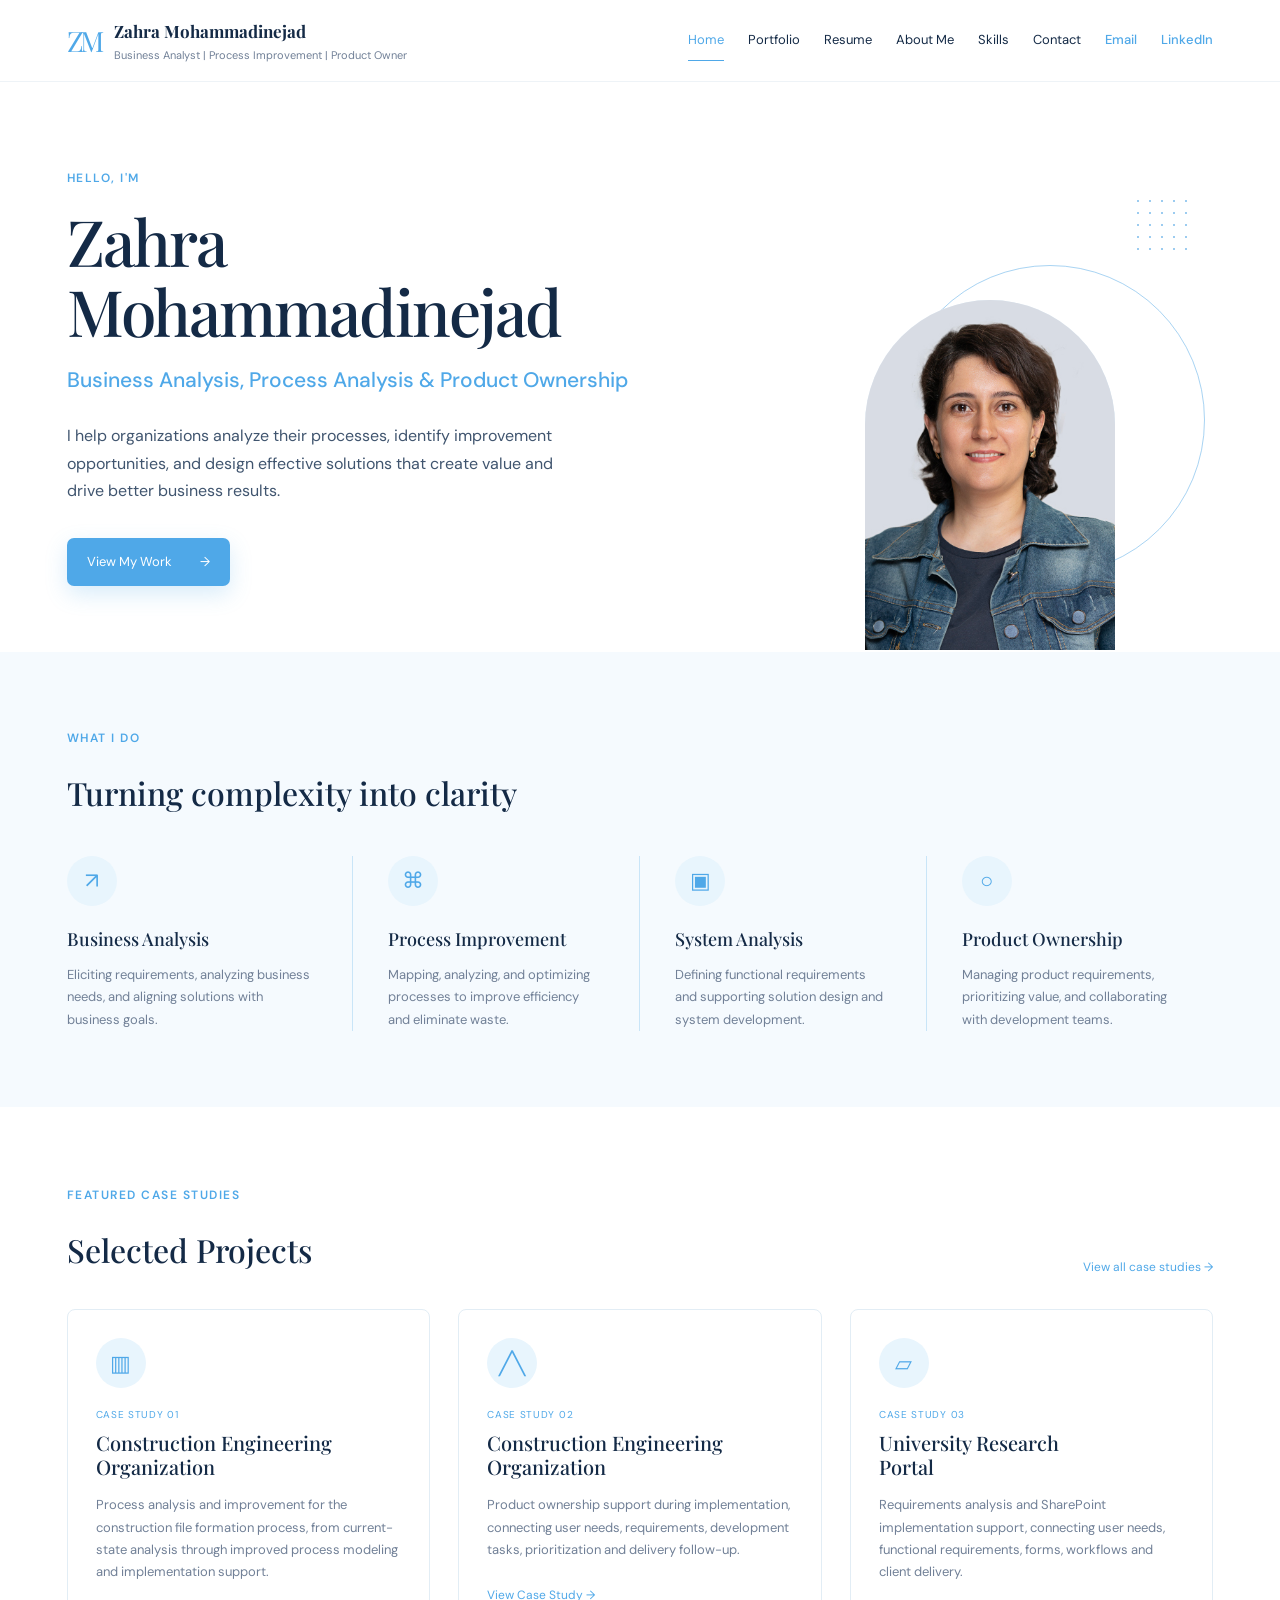
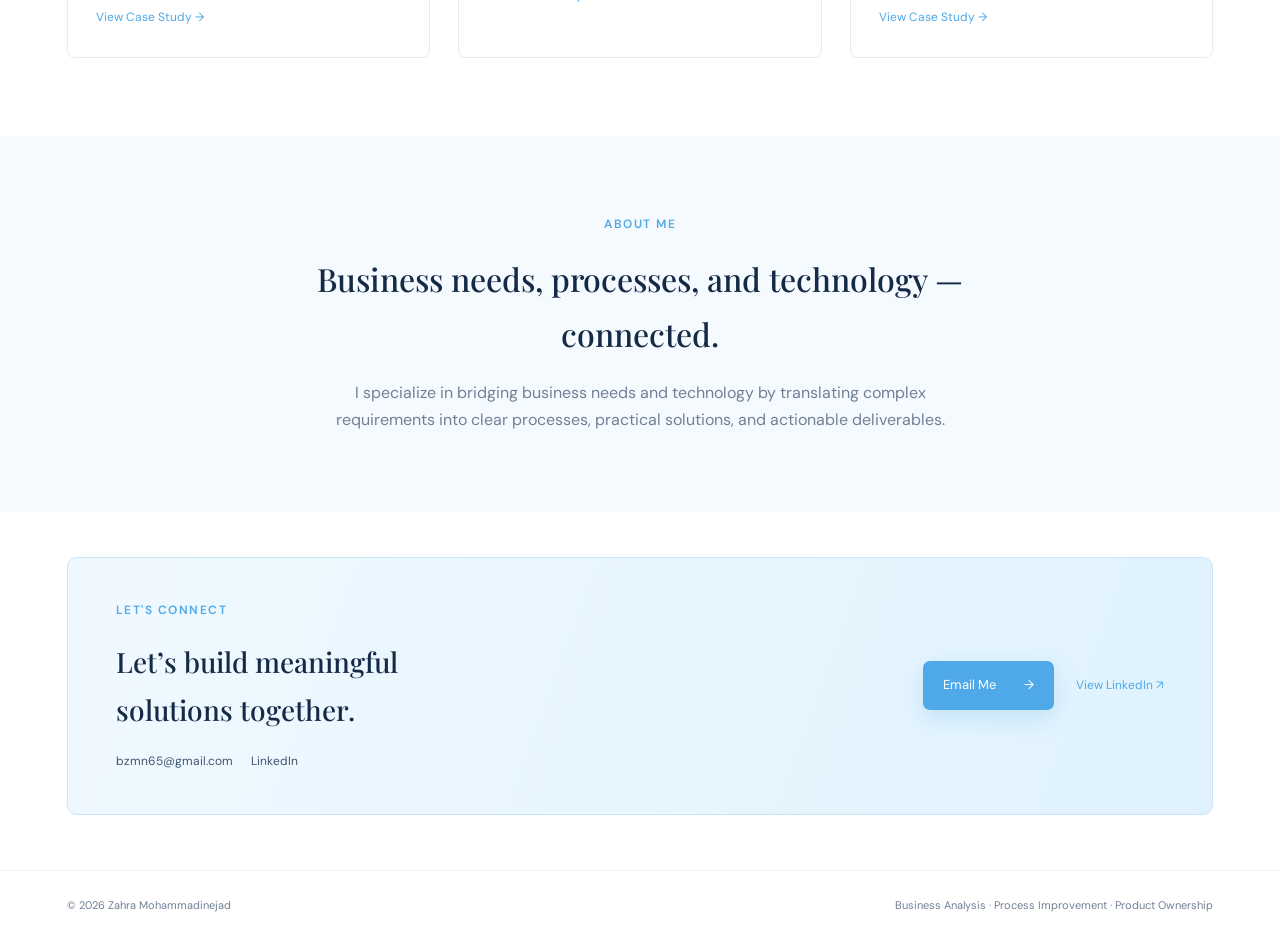
==== commit 56c6b59c: "Make mobile navigation reliably toggle on click" ====
--- a/index.html
+++ b/index.html
@@ -10,14 +10,14 @@
   <link rel="stylesheet" href="style.css">
 </head>
 <body>
-<header class="navbar">
+<header class="navbar" id="site-header">
   <a class="brand" href="#"><span class="logo">ZM</span><span><strong>Zahra Mohammadinejad</strong><small>Business Analyst | Process Improvement | Product Owner</small></span></a>
 
-  <button class="menu-toggle" type="button" aria-label="Open navigation menu" aria-expanded="false" aria-controls="main-navigation">
+  <button class="menu-toggle" id="menu-toggle" type="button" aria-label="Open navigation menu" aria-expanded="false" aria-controls="main-navigation">
     <span></span><span></span><span></span>
   </button>
 
-  <nav id="main-navigation">
+  <nav id="main-navigation" aria-label="Main navigation">
     <a class="active" href="#">Home</a>
     <a href="#case-studies">Portfolio</a>
     <a href="resume.html">Resume</a>
@@ -78,39 +78,48 @@
     <div>
       <p class="eyebrow">LET'S CONNECT</p>
       <h2>Let’s build meaningful<br>solutions together.</h2>
-      <div class="contact-info">
-        <a href="mailto:bzmn65@gmail.com">bzmn65@gmail.com</a>
-        <a href="https://www.linkedin.com/in/Zahra-Mohammadinejad" target="_blank" rel="noopener">LinkedIn</a>
-      </div>
+      <div class="contact-info"><a href="mailto:bzmn65@gmail.com">bzmn65@gmail.com</a><a href="https://www.linkedin.com/in/Zahra-Mohammadinejad" target="_blank" rel="noopener">LinkedIn</a></div>
     </div>
-    <div class="contact-actions">
-      <a class="button" href="mailto:bzmn65@gmail.com">Email Me <span>→</span></a>
-      <a class="linkedin-link" href="https://www.linkedin.com/in/Zahra-Mohammadinejad" target="_blank" rel="noopener">View LinkedIn <span>↗</span></a>
-    </div>
+    <div class="contact-actions"><a class="button" href="mailto:bzmn65@gmail.com">Email Me <span>→</span></a><a class="linkedin-link" href="https://www.linkedin.com/in/Zahra-Mohammadinejad" target="_blank" rel="noopener">View LinkedIn <span>↗</span></a></div>
   </section>
 </main>
 
 <footer id="resume"><span>© 2026 Zahra Mohammadinejad</span><span>Business Analysis · Process Improvement · Product Ownership</span></footer>
 
 <script>
-  const menuToggle = document.querySelector('.menu-toggle');
-  const navigation = document.querySelector('#main-navigation');
+(function () {
+  const header = document.getElementById('site-header');
+  const toggle = document.getElementById('menu-toggle');
+  const nav = document.getElementById('main-navigation');
 
-  menuToggle.addEventListener('click', () => {
-    const isOpen = navigation.classList.toggle('open');
-    menuToggle.classList.toggle('open', isOpen);
-    menuToggle.setAttribute('aria-expanded', isOpen);
-    menuToggle.setAttribute('aria-label', isOpen ? 'Close navigation menu' : 'Open navigation menu');
+  if (!header || !toggle || !nav) return;
+
+  toggle.addEventListener('click', function (event) {
+    event.preventDefault();
+    event.stopPropagation();
+    const open = header.classList.toggle('menu-open');
+    toggle.classList.toggle('open', open);
+    toggle.setAttribute('aria-expanded', String(open));
+    toggle.setAttribute('aria-label', open ? 'Close navigation menu' : 'Open navigation menu');
   });
 
-  navigation.querySelectorAll('a').forEach(link => {
-    link.addEventListener('click', () => {
-      navigation.classList.remove('open');
-      menuToggle.classList.remove('open');
-      menuToggle.setAttribute('aria-expanded', 'false');
-      menuToggle.setAttribute('aria-label', 'Open navigation menu');
+  nav.querySelectorAll('a').forEach(function (link) {
+    link.addEventListener('click', function () {
+      header.classList.remove('menu-open');
+      toggle.classList.remove('open');
+      toggle.setAttribute('aria-expanded', 'false');
+      toggle.setAttribute('aria-label', 'Open navigation menu');
     });
   });
+
+  document.addEventListener('click', function (event) {
+    if (header.classList.contains('menu-open') && !header.contains(event.target)) {
+      header.classList.remove('menu-open');
+      toggle.classList.remove('open');
+      toggle.setAttribute('aria-expanded', 'false');
+    }
+  });
+})();
 </script>
 </body>
 </html>
--- a/style.css
+++ b/style.css
@@ -1,9 +1,10 @@
 *{box-sizing:border-box}
 :root{--blue:#4FA8E8;--blue-soft:#E8F5FD;--blue-line:#C9E5F8;--navy:#142A46;--text:#40556F;--muted:#718097;--white:#FFFFFF}
 html{scroll-behavior:smooth}
-body{margin:0;background:#FFFFFF;color:var(--text);font-family:"DM Sans",sans-serif;line-height:1.7}
-a{text-decoration:none;color:inherit}
-.navbar{height:82px;padding:0 5.2%;display:flex;align-items:center;justify-content:space-between;border-bottom:1px solid #EEF3F7;background:#FFFFFF;position:sticky;top:0;z-index:10}.brand{display:flex;align-items:center;gap:14px}.brand strong{display:block;font-family:"Playfair Display",serif;font-size:17px;color:var(--navy)}.brand small{display:block;color:var(--muted);font-size:11px}.logo{font-family:"Playfair Display",serif;font-size:28px;color:var(--blue);letter-spacing:-4px}nav{display:flex;gap:24px;align-items:center;font-size:13px;color:var(--navy)}nav a{padding:29px 0;position:relative}nav a.active,nav a:hover{color:var(--blue)}nav a.active:after{content:"";position:absolute;left:0;right:0;bottom:20px;height:1px;background:var(--blue)}nav a.nav-contact{color:var(--blue);font-weight:500}
+body{margin:0;background:#FFFFFF;color:var(--text);font-family:"DM Sans",sans-serif;line-height:1.7}a{text-decoration:none;color:inherit}
+.navbar{height:82px;padding:0 5.2%;display:flex;align-items:center;justify-content:space-between;border-bottom:1px solid #EEF3F7;background:#FFFFFF;position:sticky;top:0;z-index:100}.brand{display:flex;align-items:center;gap:14px}.brand strong{display:block;font-family:"Playfair Display",serif;font-size:17px;color:var(--navy)}.brand small{display:block;color:var(--muted);font-size:11px}.logo{font-family:"Playfair Display",serif;font-size:28px;color:var(--blue);letter-spacing:-4px}
+nav{display:flex;gap:24px;align-items:center;font-size:13px;color:var(--navy)}nav a{padding:29px 0;position:relative}nav a.active,nav a:hover{color:var(--blue)}nav a.active:after{content:"";position:absolute;left:0;right:0;bottom:20px;height:1px;background:var(--blue)}nav a.nav-contact{color:var(--blue);font-weight:500}
+.menu-toggle{display:none;background:#FFFFFF;border:1px solid var(--blue-line);border-radius:8px;padding:8px;cursor:pointer;width:44px;height:44px;position:relative;z-index:102;align-items:center;justify-content:center;flex-direction:column;gap:5px}.menu-toggle span{display:block;width:24px;height:2px;background:var(--navy);border-radius:2px;transition:transform .2s ease,opacity .2s ease}.menu-toggle.open span:nth-child(1){transform:translateY(7px) rotate(45deg)}.menu-toggle.open span:nth-child(2){opacity:0}.menu-toggle.open span:nth-child(3){transform:translateY(-7px) rotate(-45deg)}
 h1,h2,h3{color:var(--navy);font-family:"Playfair Display",serif;font-weight:500}.hero{min-height:570px;padding:55px 5.2% 0;display:grid;grid-template-columns:1.2fr .8fr;gap:30px;align-items:center;overflow:hidden}.hero-copy{padding-bottom:35px}.eyebrow{font-size:12px;letter-spacing:1.5px;color:var(--blue);margin:0 0 18px;font-weight:600}h1{font-size:64px;line-height:1.08;margin:0 0 18px;letter-spacing:-2px}.hero h2{font-size:21px;color:var(--blue);margin:0 0 24px;font-family:"DM Sans",sans-serif;font-weight:500}.intro{max-width:520px;font-size:16px;color:var(--text);margin-bottom:34px}.button{display:inline-flex;gap:28px;align-items:center;padding:13px 20px;border-radius:7px;background:var(--blue);color:#FFFFFF;font-size:13px;transition:.2s ease;box-shadow:0 8px 22px rgba(79,168,232,.22)}.button:hover{transform:translateY(-2px);box-shadow:0 10px 26px rgba(79,168,232,.28)}
 .hero-visual{height:510px;position:relative;display:flex;align-items:flex-end;justify-content:center}.portrait-placeholder{width:250px;height:350px;border-radius:125px 125px 0 0;overflow:hidden;background:linear-gradient(145deg,#EAF6FE,#CFEAFA);position:relative;z-index:2}.portrait-placeholder img{width:100%;height:100%;display:block;object-fit:cover;object-position:center top}.circle{position:absolute;width:310px;height:310px;border:1px solid #A9D4F3;border-radius:50%;right:2%;top:125px}.dots{position:absolute;width:55px;height:55px;right:6%;top:55px;background-image:radial-gradient(#9CCCF0 1.5px,transparent 1.5px);background-size:12px 12px}
 .services{padding:76px 5.2%;background:#F5FAFE}.services h2,.case-studies h2,.about h2{font-size:32px;margin:0 0 35px}.service-grid{display:grid;grid-template-columns:repeat(4,1fr);gap:0}.service-grid article{padding:0 35px;border-right:1px solid var(--blue-line)}.service-grid article:first-child{padding-left:0}.service-grid article:last-child{border:0}.icon,.case-icon{width:50px;height:50px;border-radius:50%;background:var(--blue-soft);color:var(--blue);display:flex;align-items:center;justify-content:center;font-size:22px;margin-bottom:18px}.service-grid h3{font-size:18px;margin:0 0 10px}.service-grid p,.case-card p{font-size:13px;color:var(--muted);margin:0}
@@ -11,5 +12,7 @@
 .about{padding:78px 18%;background:#F5FAFE;text-align:center}.about h2{max-width:720px;margin:0 auto 18px}.about>p:last-child{max-width:650px;margin:auto;color:var(--muted)}
 .contact{margin:45px 5.2% 55px;padding:42px 48px;border:1px solid var(--blue-line);background:linear-gradient(110deg,#F0F9FF,#DFF2FD);border-radius:10px;display:flex;align-items:center;justify-content:space-between;gap:40px}.contact h2{font-size:28px;margin:0}.contact-info{display:flex;flex-wrap:wrap;gap:18px;margin-top:18px;font-size:12px}.contact-info a{color:var(--text)}.contact-info a:hover,.linkedin-link:hover{color:var(--blue)}.contact-actions{display:flex;align-items:center;gap:22px;flex-shrink:0}.linkedin-link{font-size:12px;color:var(--blue)}
 footer{padding:25px 5.2%;border-top:1px solid #EEF3F7;display:flex;justify-content:space-between;font-size:11px;color:var(--muted)}
-@media(max-width:900px){nav{display:none}.hero{grid-template-columns:1fr;padding-top:55px}.hero-copy{padding-bottom:10px}.hero-visual{height:430px}.portrait-placeholder{width:240px;height:335px;border-radius:120px 120px 0 0}.circle{width:290px;height:290px;top:100px}.dots{width:50px;height:50px;right:5%;top:45px}.service-grid{grid-template-columns:1fr 1fr;gap:35px}.service-grid article{border:0;padding:0}.case-grid{grid-template-columns:1fr}.contact{flex-direction:column;align-items:flex-start}.contact-actions{width:100%}}
-@media(max-width:600px){.navbar{height:70px}.brand small{display:none}.hero{padding:48px 7% 0}h1{font-size:46px}.hero h2{font-size:19px}.intro{font-size:15px}.hero-visual{height:360px}.portrait-placeholder{width:205px;height:285px;border-radius:102px 102px 0 0}.circle{width:250px;height:250px;top:85px}.dots{width:48px;height:48px;right:3%;top:40px}.services,.case-studies{padding:60px 7%}.service-grid{grid-template-columns:1fr;gap:40px}.section-head{align-items:flex-start;gap:15px;flex-direction:column}.about{padding:60px 7%}.contact{margin:35px 7%;padding:30px;gap:25px}.contact-info{flex-direction:column;gap:7px}.contact-actions{flex-direction:column;align-items:flex-start;gap:15px}.button{width:100%;justify-content:center}footer{padding:22px 7%;flex-direction:column;gap:8px}}
+@media(max-width:900px){
+.navbar{height:72px;padding:0 6%;position:sticky;top:0}.menu-toggle{display:flex}.navbar nav{display:none;position:absolute;top:72px;left:0;right:0;background:#FFFFFF;border-bottom:1px solid var(--blue-line);box-shadow:0 14px 28px rgba(20,42,70,.10);padding:12px 6% 16px;flex-direction:column;align-items:stretch;gap:0}.navbar nav.open{display:flex}.navbar nav a{display:block;padding:13px 4px;border-bottom:1px solid #F0F4F7}.navbar nav a:last-child{border-bottom:0}.navbar nav a.active:after{display:none}.navbar nav a.nav-contact{color:var(--blue)}
+.hero{grid-template-columns:1fr;padding-top:55px}.hero-copy{padding-bottom:10px}.hero-visual{height:430px}.portrait-placeholder{width:240px;height:335px;border-radius:120px 120px 0 0}.circle{width:290px;height:290px;top:100px}.dots{width:50px;height:50px;right:5%;top:45px}.service-grid{grid-template-columns:1fr 1fr;gap:35px}.service-grid article{border:0;padding:0}.case-grid{grid-template-columns:1fr}.contact{flex-direction:column;align-items:flex-start}.contact-actions{width:100%}}
+@media(max-width:600px){.navbar{height:70px}.navbar nav{top:70px}.brand small{display:none}.hero{padding:48px 7% 0}h1{font-size:46px}.hero h2{font-size:19px}.intro{font-size:15px}.hero-visual{height:360px}.portrait-placeholder{width:205px;height:285px;border-radius:102px 102px 0 0}.circle{width:250px;height:250px;top:85px}.dots{width:48px;height:48px;right:3%;top:40px}.services,.case-studies{padding:60px 7%}.service-grid{grid-template-columns:1fr;gap:40px}.section-head{align-items:flex-start;gap:15px;flex-direction:column}.about{padding:60px 7%}.contact{margin:35px 7%;padding:30px;gap:25px}.contact-info{flex-direction:column;gap:7px}.contact-actions{flex-direction:column;align-items:flex-start;gap:15px}.button{width:100%;justify-content:center}footer{padding:22px 7%;flex-direction:column;gap:8px}}
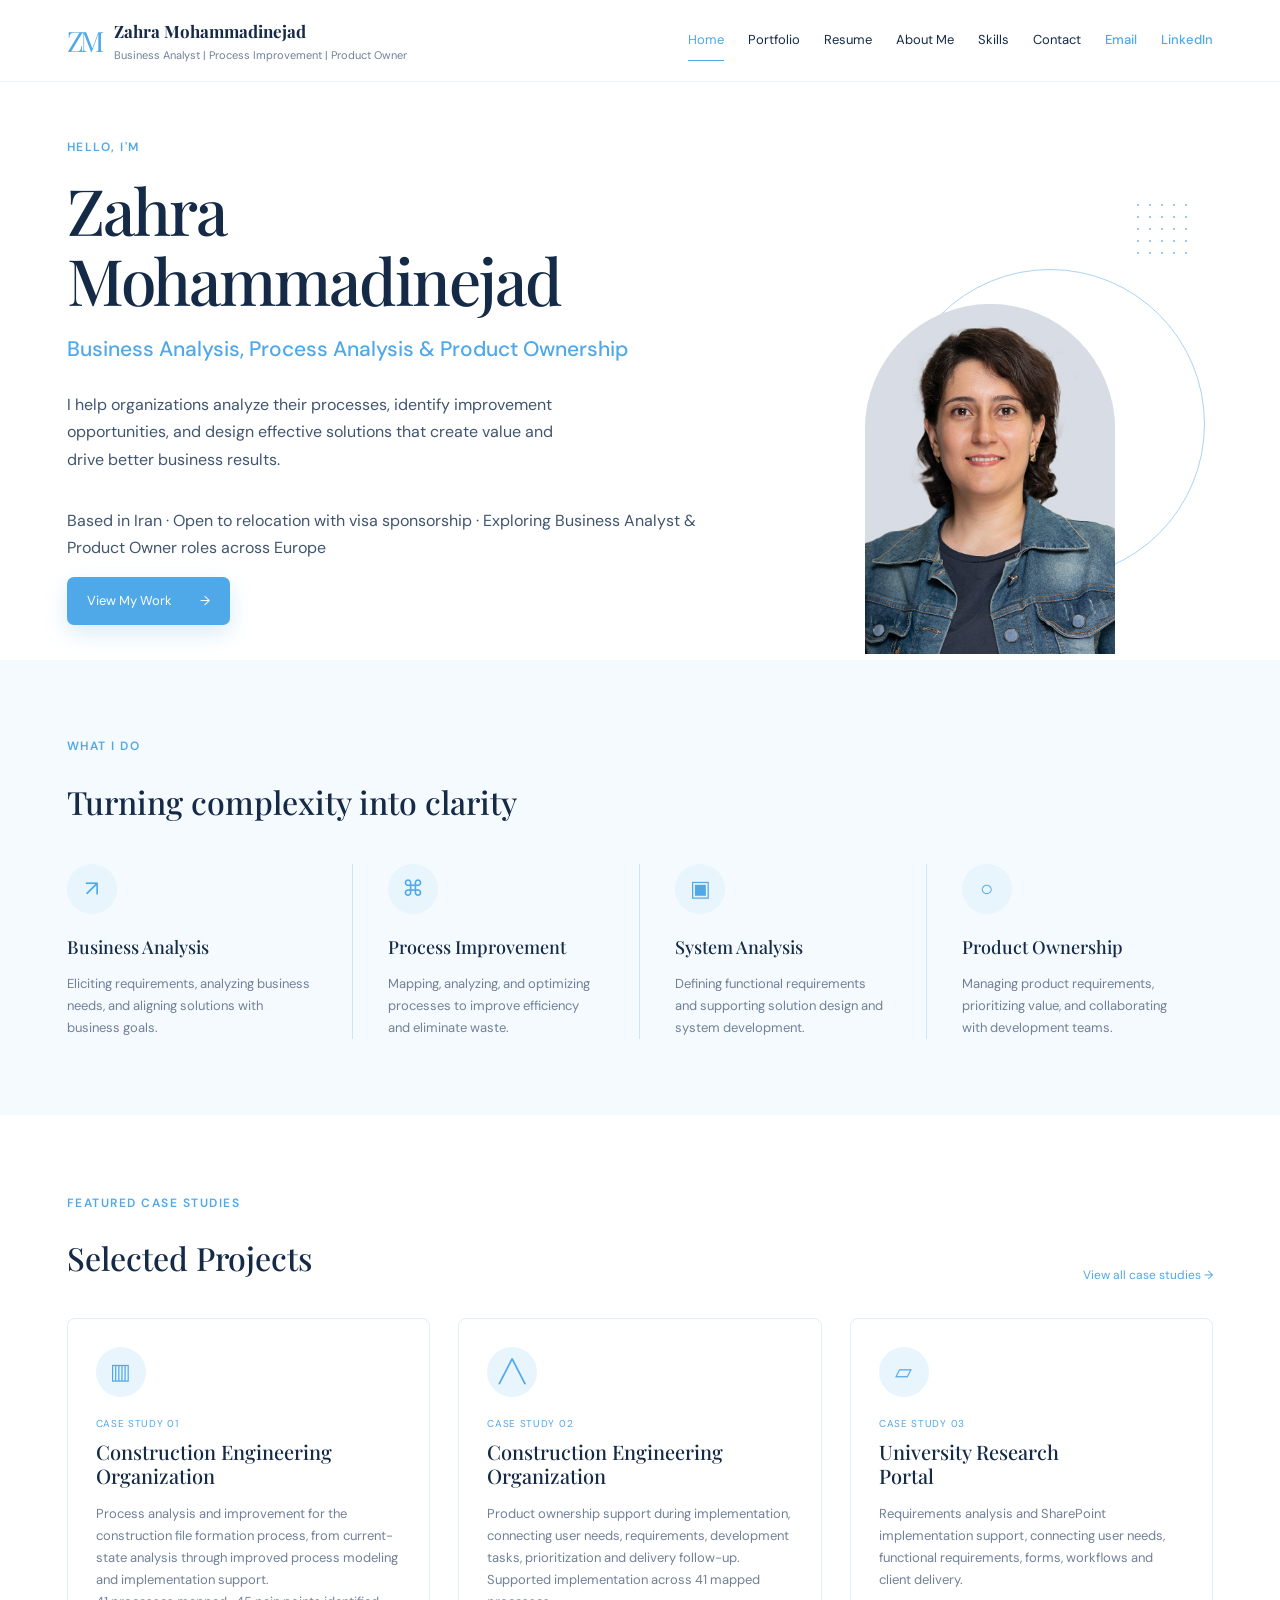
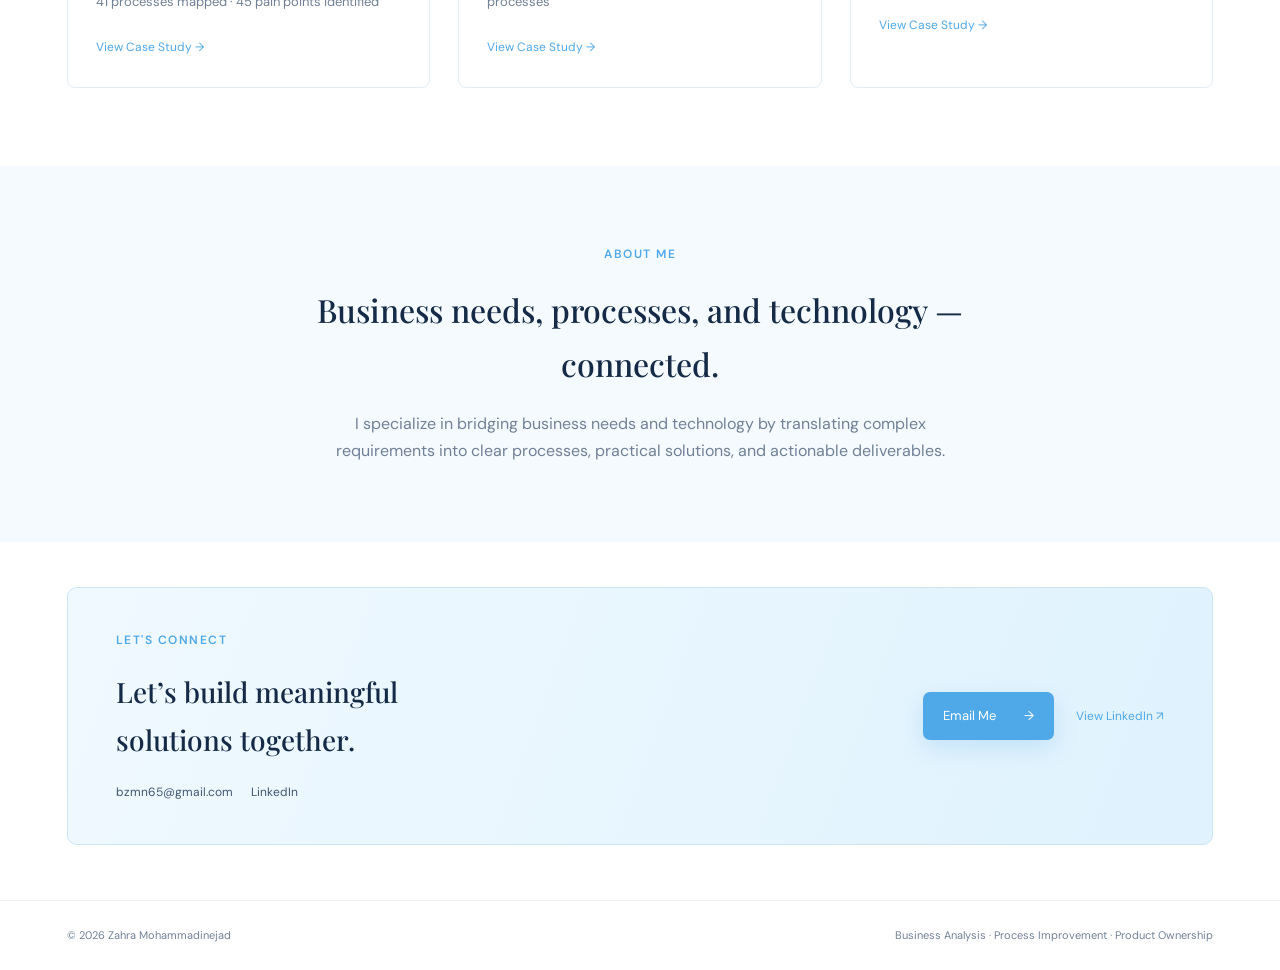
==== commit fca7c575: "Add positioning line and verified case study metrics to homepage" ====
--- a/index.html
+++ b/index.html
@@ -12,114 +12,25 @@
 <body>
 <header class="navbar" id="site-header">
   <a class="brand" href="#"><span class="logo">ZM</span><span><strong>Zahra Mohammadinejad</strong><small>Business Analyst | Process Improvement | Product Owner</small></span></a>
-
-  <button class="menu-toggle" id="menu-toggle" type="button" aria-label="Open navigation menu" aria-expanded="false" aria-controls="main-navigation">
-    <span></span><span></span><span></span>
-  </button>
-
+  <button class="menu-toggle" id="menu-toggle" type="button" aria-label="Open navigation menu" aria-expanded="false" aria-controls="main-navigation"><span></span><span></span><span></span></button>
   <nav id="main-navigation" aria-label="Main navigation">
-    <a class="active" href="#">Home</a>
-    <a href="#case-studies">Portfolio</a>
-    <a href="resume.html">Resume</a>
-    <a href="about.html">About Me</a>
-    <a href="#skills">Skills</a>
-    <a href="#contact">Contact</a>
-    <a class="nav-contact" href="mailto:bzmn65@gmail.com">Email</a>
-    <a class="nav-contact" href="https://www.linkedin.com/in/Zahra-Mohammadinejad" target="_blank" rel="noopener">LinkedIn</a>
+    <a class="active" href="#">Home</a><a href="#case-studies">Portfolio</a><a href="resume.html">Resume</a><a href="about.html">About Me</a><a href="#skills">Skills</a><a href="#contact">Contact</a><a class="nav-contact" href="mailto:bzmn65@gmail.com">Email</a><a class="nav-contact" href="https://www.linkedin.com/in/Zahra-Mohammadinejad" target="_blank" rel="noopener">LinkedIn</a>
   </nav>
 </header>
-
 <main>
-  <section class="hero">
-    <div class="hero-copy">
-      <p class="eyebrow">HELLO, I'M</p>
-      <h1>Zahra<br>Mohammadinejad</h1>
-      <h2>Business Analysis, Process Analysis & Product Ownership</h2>
-      <p class="intro">I help organizations analyze their processes, identify improvement opportunities, and design effective solutions that create value and drive better business results.</p>
-      <a class="button" href="#case-studies">View My Work <span>→</span></a>
-    </div>
-    <div class="hero-visual" aria-label="Professional portrait">
-      <div class="portrait-placeholder"><img src="zahra.jpg" alt="Zahra Mohammadinejad"></div>
-      <div class="circle"></div>
-      <div class="dots"></div>
+  <section class="hero"><div class="hero-copy"><p class="eyebrow">HELLO, I'M</p><h1>Zahra<br>Mohammadinejad</h1><h2>Business Analysis, Process Analysis & Product Ownership</h2><p class="intro">I help organizations analyze their processes, identify improvement opportunities, and design effective solutions that create value and drive better business results.</p><p class="positioning-line">Based in Iran · Open to relocation with visa sponsorship · Exploring Business Analyst &amp; Product Owner roles across Europe</p><a class="button" href="#case-studies">View My Work <span>→</span></a></div><div class="hero-visual" aria-label="Professional portrait"><div class="portrait-placeholder"><img src="zahra.jpg" alt="Zahra Mohammadinejad"></div><div class="circle"></div><div class="dots"></div></div></section>
+  <section class="services" id="skills"><p class="eyebrow">WHAT I DO</p><h2>Turning complexity into clarity</h2><div class="service-grid"><article><div class="icon">↗</div><h3>Business Analysis</h3><p>Eliciting requirements, analyzing business needs, and aligning solutions with business goals.</p></article><article><div class="icon">⌘</div><h3>Process Improvement</h3><p>Mapping, analyzing, and optimizing processes to improve efficiency and eliminate waste.</p></article><article><div class="icon">▣</div><h3>System Analysis</h3><p>Defining functional requirements and supporting solution design and system development.</p></article><article><div class="icon">○</div><h3>Product Ownership</h3><p>Managing product requirements, prioritizing value, and collaborating with development teams.</p></article></div></section>
+  <section class="case-studies" id="case-studies"><div class="section-head"><div><p class="eyebrow">FEATURED CASE STUDIES</p><h2>Selected Projects</h2></div><a href="#case-studies">View all case studies <span>→</span></a></div>
+    <div class="case-grid">
+      <article class="case-card" role="link" tabindex="0" onclick="window.location.href='case-study-01/case-study-01.html'" onkeydown="if(event.key==='Enter'||event.key===' '){event.preventDefault();window.location.href='case-study-01/case-study-01.html'}"><div class="case-icon">▥</div><p class="case-number">CASE STUDY 01</p><h3>Construction Engineering<br>Organization</h3><p>Process analysis and improvement for the construction file formation process, from current-state analysis through improved process modeling and implementation support.</p><p class="case-stat">41 processes mapped · 45 pain points identified</p><a href="case-study-01/case-study-01.html" onclick="event.stopPropagation()">View Case Study <span>→</span></a></article>
+      <article class="case-card" role="link" tabindex="0" onclick="window.location.href='case-study-02/case-study-02.html'" onkeydown="if(event.key==='Enter'||event.key===' '){event.preventDefault();window.location.href='case-study-02/case-study-02.html'}"><div class="case-icon">╱╲</div><p class="case-number">CASE STUDY 02</p><h3>Construction Engineering<br>Organization</h3><p>Product ownership support during implementation, connecting user needs, requirements, development tasks, prioritization and delivery follow-up.</p><p class="case-stat">Supported implementation across 41 mapped processes</p><a href="case-study-02/case-study-02.html" onclick="event.stopPropagation()">View Case Study <span>→</span></a></article>
+      <article class="case-card" role="link" tabindex="0" onclick="window.location.href='case-study-03/case-study-03.html'" onkeydown="if(event.key==='Enter'||event.key===' '){event.preventDefault();window.location.href='case-study-03/case-study-03.html'}"><div class="case-icon">▱</div><p class="case-number">CASE STUDY 03</p><h3>University Research<br>Portal</h3><p>Requirements analysis and SharePoint implementation support, connecting user needs, functional requirements, forms, workflows and client delivery.</p><a href="case-study-03/case-study-03.html" onclick="event.stopPropagation()">View Case Study <span>→</span></a></article>
     </div>
   </section>
-
-  <section class="services" id="skills">
-    <p class="eyebrow">WHAT I DO</p>
-    <h2>Turning complexity into clarity</h2>
-    <div class="service-grid">
-      <article><div class="icon">↗</div><h3>Business Analysis</h3><p>Eliciting requirements, analyzing business needs, and aligning solutions with business goals.</p></article>
-      <article><div class="icon">⌘</div><h3>Process Improvement</h3><p>Mapping, analyzing, and optimizing processes to improve efficiency and eliminate waste.</p></article>
-      <article><div class="icon">▣</div><h3>System Analysis</h3><p>Defining functional requirements and supporting solution design and system development.</p></article>
-      <article><div class="icon">○</div><h3>Product Ownership</h3><p>Managing product requirements, prioritizing value, and collaborating with development teams.</p></article>
-    </div>
-  </section>
-
-  <section class="case-studies" id="case-studies">
-    <div class="section-head">
-      <div><p class="eyebrow">FEATURED CASE STUDIES</p><h2>Selected Projects</h2></div>
-      <a href="#case-studies">View all case studies <span>→</span></a>
-    </div>
-    <div class="case-grid">
-      <article class="case-card"><div class="case-icon">▥</div><p class="case-number">CASE STUDY 01</p><h3>Construction Engineering<br>Organization</h3><p>Process analysis and improvement for the construction file formation process, from current-state analysis through improved process modeling and implementation support.</p><a href="case-study-01/case-study-01.html">View Case Study <span>→</span></a></article>
-      <article class="case-card"><div class="case-icon">╱╲</div><p class="case-number">CASE STUDY 02</p><h3>Construction Engineering<br>Organization</h3><p>Product ownership support during implementation, connecting user needs, requirements, development tasks, prioritization and delivery follow-up.</p><a href="case-study-02/case-study-02.html">View Case Study <span>→</span></a></article>
-      <article class="case-card"><div class="case-icon">▱</div><p class="case-number">CASE STUDY 03</p><h3>University Research<br>Portal</h3><p>Requirements analysis and SharePoint implementation support, connecting user needs, functional requirements, forms, workflows and client delivery.</p><a href="case-study-03/case-study-03.html">View Case Study <span>→</span></a></article>
-    </div>
-  </section>
-
-  <section class="about" id="about">
-    <p class="eyebrow">ABOUT ME</p>
-    <h2>Business needs, processes, and technology — connected.</h2>
-    <p>I specialize in bridging business needs and technology by translating complex requirements into clear processes, practical solutions, and actionable deliverables.</p>
-  </section>
-
-  <section class="contact" id="contact">
-    <div>
-      <p class="eyebrow">LET'S CONNECT</p>
-      <h2>Let’s build meaningful<br>solutions together.</h2>
-      <div class="contact-info"><a href="mailto:bzmn65@gmail.com">bzmn65@gmail.com</a><a href="https://www.linkedin.com/in/Zahra-Mohammadinejad" target="_blank" rel="noopener">LinkedIn</a></div>
-    </div>
-    <div class="contact-actions"><a class="button" href="mailto:bzmn65@gmail.com">Email Me <span>→</span></a><a class="linkedin-link" href="https://www.linkedin.com/in/Zahra-Mohammadinejad" target="_blank" rel="noopener">View LinkedIn <span>↗</span></a></div>
-  </section>
+  <section class="about" id="about"><p class="eyebrow">ABOUT ME</p><h2>Business needs, processes, and technology — connected.</h2><p>I specialize in bridging business needs and technology by translating complex requirements into clear processes, practical solutions, and actionable deliverables.</p></section>
+  <section class="contact" id="contact"><div><p class="eyebrow">LET'S CONNECT</p><h2>Let’s build meaningful<br>solutions together.</h2><div class="contact-info"><a href="mailto:bzmn65@gmail.com">bzmn65@gmail.com</a><a href="https://www.linkedin.com/in/Zahra-Mohammadinejad" target="_blank" rel="noopener">LinkedIn</a></div></div><div class="contact-actions"><a class="button" href="mailto:bzmn65@gmail.com">Email Me <span>→</span></a><a class="linkedin-link" href="https://www.linkedin.com/in/Zahra-Mohammadinejad" target="_blank" rel="noopener">View LinkedIn <span>↗</span></a></div></section>
 </main>
-
 <footer id="resume"><span>© 2026 Zahra Mohammadinejad</span><span>Business Analysis · Process Improvement · Product Ownership</span></footer>
-
-<script>
-(function () {
-  const header = document.getElementById('site-header');
-  const toggle = document.getElementById('menu-toggle');
-  const nav = document.getElementById('main-navigation');
-
-  if (!header || !toggle || !nav) return;
-
-  toggle.addEventListener('click', function (event) {
-    event.preventDefault();
-    event.stopPropagation();
-    const open = header.classList.toggle('menu-open');
-    toggle.classList.toggle('open', open);
-    toggle.setAttribute('aria-expanded', String(open));
-    toggle.setAttribute('aria-label', open ? 'Close navigation menu' : 'Open navigation menu');
-  });
-
-  nav.querySelectorAll('a').forEach(function (link) {
-    link.addEventListener('click', function () {
-      header.classList.remove('menu-open');
-      toggle.classList.remove('open');
-      toggle.setAttribute('aria-expanded', 'false');
-      toggle.setAttribute('aria-label', 'Open navigation menu');
-    });
-  });
-
-  document.addEventListener('click', function (event) {
-    if (header.classList.contains('menu-open') && !header.contains(event.target)) {
-      header.classList.remove('menu-open');
-      toggle.classList.remove('open');
-      toggle.setAttribute('aria-expanded', 'false');
-    }
-  });
-})();
-</script>
+<script>(function(){const h=document.getElementById('site-header'),b=document.getElementById('menu-toggle'),n=document.getElementById('main-navigation');if(!h||!b||!n)return;b.addEventListener('click',e=>{e.preventDefault();e.stopPropagation();const o=h.classList.toggle('menu-open');b.classList.toggle('open',o);b.setAttribute('aria-expanded',String(o));b.setAttribute('aria-label',o?'Close navigation menu':'Open navigation menu')});n.querySelectorAll('a').forEach(a=>a.addEventListener('click',()=>{h.classList.remove('menu-open');b.classList.remove('open');b.setAttribute('aria-expanded','false')}));document.addEventListener('click',e=>{if(h.classList.contains('menu-open')&&!h.contains(e.target)){h.classList.remove('menu-open');b.classList.remove('open');b.setAttribute('aria-expanded','false')}})})();</script>
 </body>
 </html>
--- a/style.css
+++ b/style.css
@@ -5,14 +5,28 @@
 .navbar{height:82px;padding:0 5.2%;display:flex;align-items:center;justify-content:space-between;border-bottom:1px solid #EEF3F7;background:#FFFFFF;position:sticky;top:0;z-index:100}.brand{display:flex;align-items:center;gap:14px}.brand strong{display:block;font-family:"Playfair Display",serif;font-size:17px;color:var(--navy)}.brand small{display:block;color:var(--muted);font-size:11px}.logo{font-family:"Playfair Display",serif;font-size:28px;color:var(--blue);letter-spacing:-4px}
 nav{display:flex;gap:24px;align-items:center;font-size:13px;color:var(--navy)}nav a{padding:29px 0;position:relative}nav a.active,nav a:hover{color:var(--blue)}nav a.active:after{content:"";position:absolute;left:0;right:0;bottom:20px;height:1px;background:var(--blue)}nav a.nav-contact{color:var(--blue);font-weight:500}
 .menu-toggle{display:none;background:#FFFFFF;border:1px solid var(--blue-line);border-radius:8px;padding:8px;cursor:pointer;width:44px;height:44px;position:relative;z-index:102;align-items:center;justify-content:center;flex-direction:column;gap:5px}.menu-toggle span{display:block;width:24px;height:2px;background:var(--navy);border-radius:2px;transition:transform .2s ease,opacity .2s ease}.menu-toggle.open span:nth-child(1){transform:translateY(7px) rotate(45deg)}.menu-toggle.open span:nth-child(2){opacity:0}.menu-toggle.open span:nth-child(3){transform:translateY(-7px) rotate(-45deg)}
-h1,h2,h3{color:var(--navy);font-family:"Playfair Display",serif;font-weight:500}.hero{min-height:570px;padding:55px 5.2% 0;display:grid;grid-template-columns:1.2fr .8fr;gap:30px;align-items:center;overflow:hidden}.hero-copy{padding-bottom:35px}.eyebrow{font-size:12px;letter-spacing:1.5px;color:var(--blue);margin:0 0 18px;font-weight:600}h1{font-size:64px;line-height:1.08;margin:0 0 18px;letter-spacing:-2px}.hero h2{font-size:21px;color:var(--blue);margin:0 0 24px;font-family:"DM Sans",sans-serif;font-weight:500}.intro{max-width:520px;font-size:16px;color:var(--text);margin-bottom:34px}.button{display:inline-flex;gap:28px;align-items:center;padding:13px 20px;border-radius:7px;background:var(--blue);color:#FFFFFF;font-size:13px;transition:.2s ease;box-shadow:0 8px 22px rgba(79,168,232,.22)}.button:hover{transform:translateY(-2px);box-shadow:0 10px 26px rgba(79,168,232,.28)}
+.hero{min-height:570px;padding:55px 5.2% 0;display:grid;grid-template-columns:1.2fr .8fr;gap:30px;align-items:center;overflow:hidden}.hero-copy{padding-bottom:35px}.eyebrow{font-size:12px;letter-spacing:1.5px;color:var(--blue);margin:0 0 18px;font-weight:600}h1,h2,h3{color:var(--navy);font-family:"Playfair Display",serif;font-weight:500}h1{font-size:64px;line-height:1.08;margin:0 0 18px;letter-spacing:-2px}.hero h2{font-size:21px;color:var(--blue);margin:0 0 24px;font-family:"DM Sans",sans-serif;font-weight:500}.intro{max-width:520px;font-size:16px;color:var(--text);margin-bottom:34px}.button{display:inline-flex;gap:28px;align-items:center;padding:13px 20px;border-radius:7px;background:var(--blue);color:#FFFFFF;font-size:13px;transition:.2s ease;box-shadow:0 8px 22px rgba(79,168,232,.22)}.button:hover{transform:translateY(-2px);box-shadow:0 10px 26px rgba(79,168,232,.28)}
 .hero-visual{height:510px;position:relative;display:flex;align-items:flex-end;justify-content:center}.portrait-placeholder{width:250px;height:350px;border-radius:125px 125px 0 0;overflow:hidden;background:linear-gradient(145deg,#EAF6FE,#CFEAFA);position:relative;z-index:2}.portrait-placeholder img{width:100%;height:100%;display:block;object-fit:cover;object-position:center top}.circle{position:absolute;width:310px;height:310px;border:1px solid #A9D4F3;border-radius:50%;right:2%;top:125px}.dots{position:absolute;width:55px;height:55px;right:6%;top:55px;background-image:radial-gradient(#9CCCF0 1.5px,transparent 1.5px);background-size:12px 12px}
 .services{padding:76px 5.2%;background:#F5FAFE}.services h2,.case-studies h2,.about h2{font-size:32px;margin:0 0 35px}.service-grid{display:grid;grid-template-columns:repeat(4,1fr);gap:0}.service-grid article{padding:0 35px;border-right:1px solid var(--blue-line)}.service-grid article:first-child{padding-left:0}.service-grid article:last-child{border:0}.icon,.case-icon{width:50px;height:50px;border-radius:50%;background:var(--blue-soft);color:var(--blue);display:flex;align-items:center;justify-content:center;font-size:22px;margin-bottom:18px}.service-grid h3{font-size:18px;margin:0 0 10px}.service-grid p,.case-card p{font-size:13px;color:var(--muted);margin:0}
 .case-studies{padding:78px 5.2%;background:#FFFFFF}.section-head{display:flex;justify-content:space-between;align-items:end;margin-bottom:32px}.section-head h2{margin:0}.section-head>a,.case-card>a{color:var(--blue);font-size:12px}.case-grid{display:grid;grid-template-columns:repeat(3,1fr);gap:28px}.case-card{border:1px solid #E2EDF5;border-radius:8px;padding:28px;min-height:285px;transition:.2s ease;background:#FFFFFF}.case-card:hover{border-color:var(--blue-line);transform:translateY(-3px);box-shadow:0 12px 30px rgba(53,117,165,.08)}.case-card h3{font-size:20px;line-height:1.2;margin:8px 0 15px}.case-number{font-size:10px!important;color:var(--blue)!important;letter-spacing:.7px}.case-card>a{display:inline-block;margin-top:24px}
 .about{padding:78px 18%;background:#F5FAFE;text-align:center}.about h2{max-width:720px;margin:0 auto 18px}.about>p:last-child{max-width:650px;margin:auto;color:var(--muted)}
 .contact{margin:45px 5.2% 55px;padding:42px 48px;border:1px solid var(--blue-line);background:linear-gradient(110deg,#F0F9FF,#DFF2FD);border-radius:10px;display:flex;align-items:center;justify-content:space-between;gap:40px}.contact h2{font-size:28px;margin:0}.contact-info{display:flex;flex-wrap:wrap;gap:18px;margin-top:18px;font-size:12px}.contact-info a{color:var(--text)}.contact-info a:hover,.linkedin-link:hover{color:var(--blue)}.contact-actions{display:flex;align-items:center;gap:22px;flex-shrink:0}.linkedin-link{font-size:12px;color:var(--blue)}
 footer{padding:25px 5.2%;border-top:1px solid #EEF3F7;display:flex;justify-content:space-between;font-size:11px;color:var(--muted)}
+
+/* TABLET + MOBILE: hamburger navigation */
 @media(max-width:900px){
-.navbar{height:72px;padding:0 6%;position:sticky;top:0}.menu-toggle{display:flex}.navbar nav{display:none;position:absolute;top:72px;left:0;right:0;background:#FFFFFF;border-bottom:1px solid var(--blue-line);box-shadow:0 14px 28px rgba(20,42,70,.10);padding:12px 6% 16px;flex-direction:column;align-items:stretch;gap:0}.navbar nav.open{display:flex}.navbar nav a{display:block;padding:13px 4px;border-bottom:1px solid #F0F4F7}.navbar nav a:last-child{border-bottom:0}.navbar nav a.active:after{display:none}.navbar nav a.nav-contact{color:var(--blue)}
-.hero{grid-template-columns:1fr;padding-top:55px}.hero-copy{padding-bottom:10px}.hero-visual{height:430px}.portrait-placeholder{width:240px;height:335px;border-radius:120px 120px 0 0}.circle{width:290px;height:290px;top:100px}.dots{width:50px;height:50px;right:5%;top:45px}.service-grid{grid-template-columns:1fr 1fr;gap:35px}.service-grid article{border:0;padding:0}.case-grid{grid-template-columns:1fr}.contact{flex-direction:column;align-items:flex-start}.contact-actions{width:100%}}
-@media(max-width:600px){.navbar{height:70px}.navbar nav{top:70px}.brand small{display:none}.hero{padding:48px 7% 0}h1{font-size:46px}.hero h2{font-size:19px}.intro{font-size:15px}.hero-visual{height:360px}.portrait-placeholder{width:205px;height:285px;border-radius:102px 102px 0 0}.circle{width:250px;height:250px;top:85px}.dots{width:48px;height:48px;right:3%;top:40px}.services,.case-studies{padding:60px 7%}.service-grid{grid-template-columns:1fr;gap:40px}.section-head{align-items:flex-start;gap:15px;flex-direction:column}.about{padding:60px 7%}.contact{margin:35px 7%;padding:30px;gap:25px}.contact-info{flex-direction:column;gap:7px}.contact-actions{flex-direction:column;align-items:flex-start;gap:15px}.button{width:100%;justify-content:center}footer{padding:22px 7%;flex-direction:column;gap:8px}}
+  .navbar{height:72px;padding:0 6%;position:sticky;top:0}
+  .menu-toggle{display:flex}
+  .navbar nav{display:none;position:absolute;top:72px;left:0;right:0;width:100%;background:#FFFFFF;border-bottom:1px solid var(--blue-line);box-shadow:0 14px 28px rgba(20,42,70,.10);padding:14px 6% 18px;flex-direction:column;align-items:stretch;gap:0}
+  .navbar.menu-open nav{display:flex}
+  .navbar nav a{display:block;padding:13px 4px;border-bottom:1px solid #F0F4F7}
+  .navbar nav a:last-child{border-bottom:0}
+  .navbar nav a.active:after{display:none}
+  .navbar nav a.nav-contact{color:var(--blue)}
+  .hero{grid-template-columns:1fr;padding-top:55px}.hero-copy{padding-bottom:10px}.hero-visual{height:430px}.portrait-placeholder{width:240px;height:335px;border-radius:120px 120px 0 0}.circle{width:290px;height:290px;top:100px}.dots{width:50px;height:50px;right:5%;top:45px}.service-grid{grid-template-columns:1fr 1fr;gap:35px}.service-grid article{border:0;padding:0}.case-grid{grid-template-columns:1fr}.contact{flex-direction:column;align-items:flex-start}.contact-actions{width:100%}
+}
+
+/* SMALL MOBILE */
+@media(max-width:600px){
+  .navbar{height:70px}.navbar nav{top:70px}.brand small{display:none}.hero{padding:48px 7% 0}h1{font-size:46px}.hero h2{font-size:19px}.intro{font-size:15px}.hero-visual{height:360px}.portrait-placeholder{width:205px;height:285px;border-radius:102px 102px 0 0}.circle{width:250px;height:250px;top:85px}.dots{width:48px;height:48px;right:3%;top:40px}.services,.case-studies{padding:60px 7%}.service-grid{grid-template-columns:1fr;gap:40px}.section-head{align-items:flex-start;gap:15px;flex-direction:column}.about{padding:60px 7%}.contact{margin:35px 7%;padding:30px;gap:25px}.contact-info{flex-direction:column;gap:7px}.contact-actions{flex-direction:column;align-items:flex-start;gap:15px}.button{width:100%;justify-content:center}footer{padding:22px 7%;flex-direction:column;gap:8px}
+}
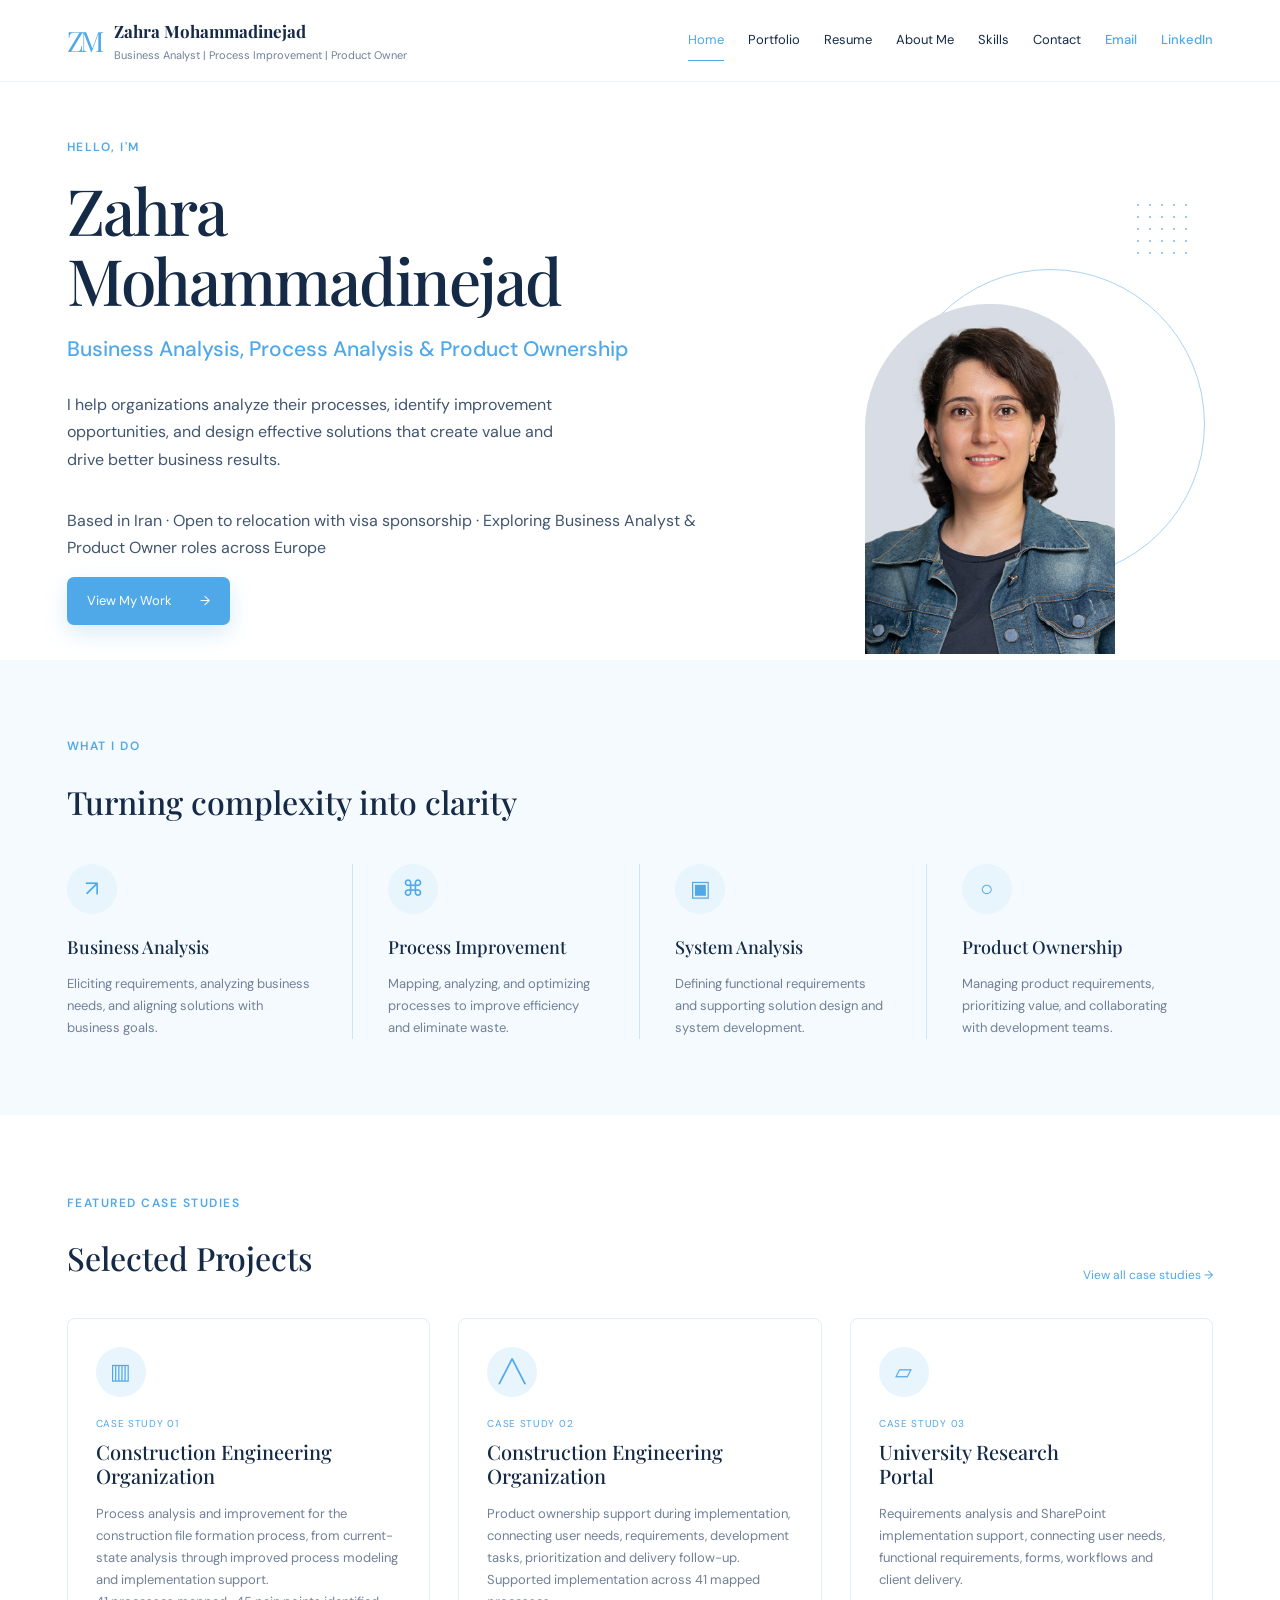
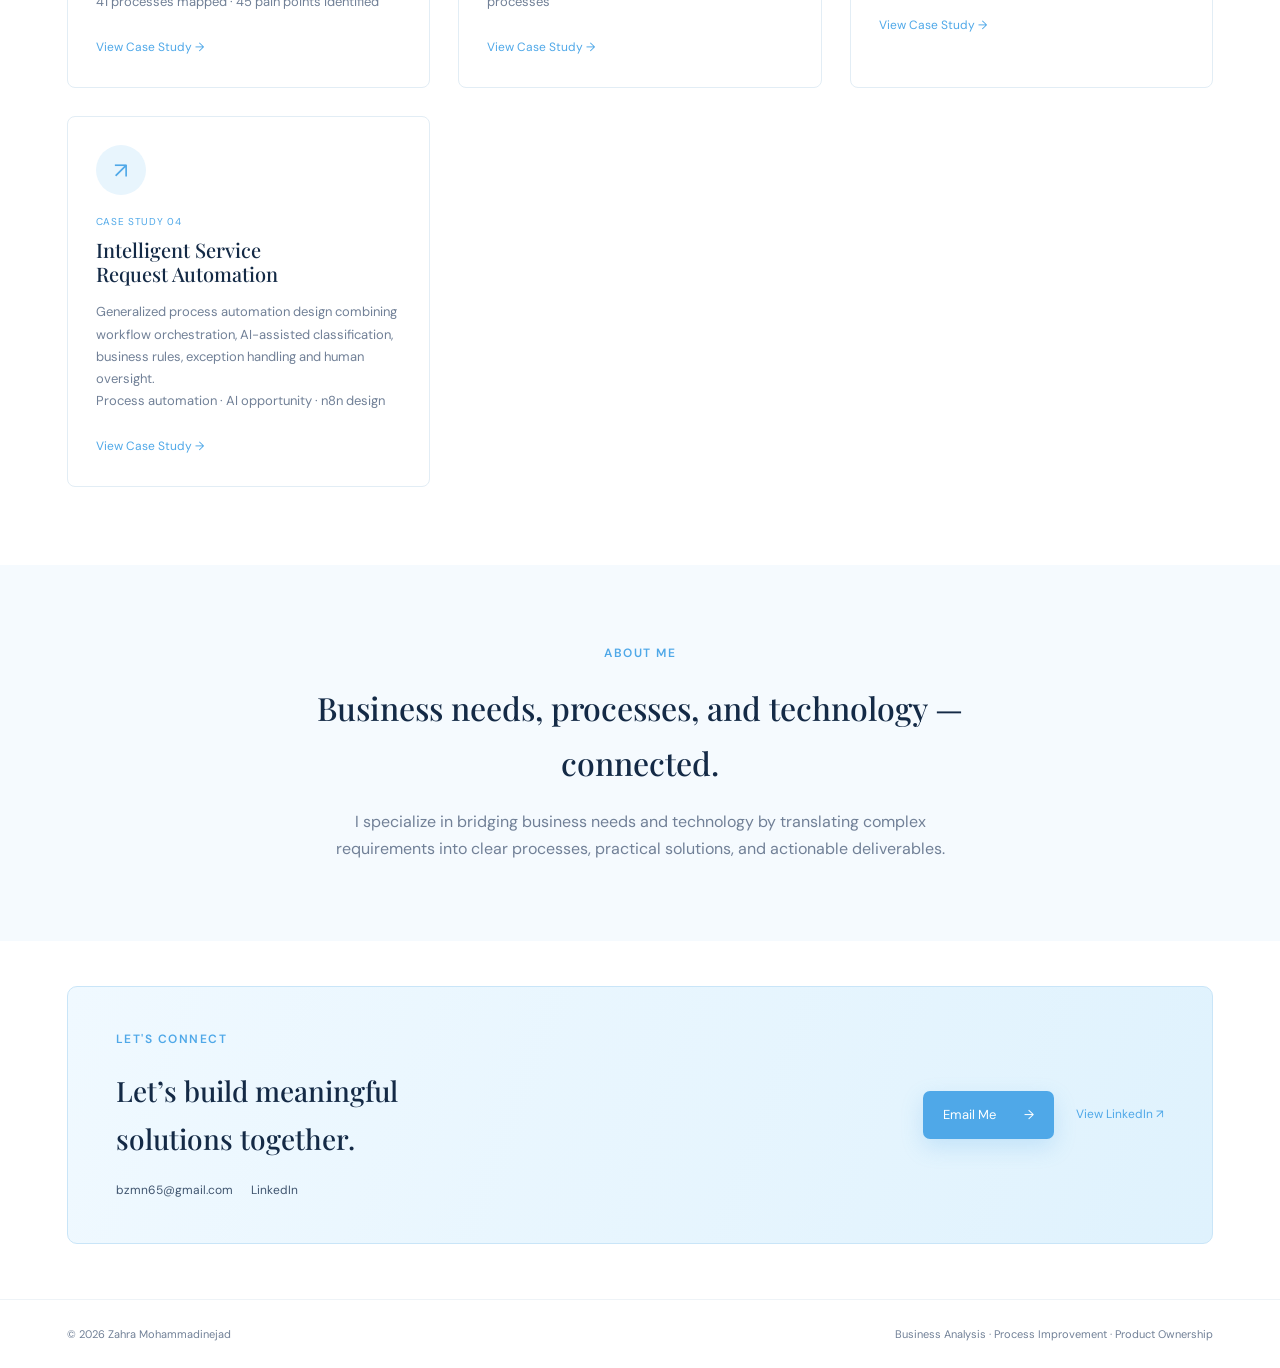
==== commit 402075e7: "feat: add case study 04 to portfolio homepage" ====
--- a/index.html
+++ b/index.html
@@ -25,6 +25,7 @@
       <article class="case-card" role="link" tabindex="0" onclick="window.location.href='case-study-01/case-study-01.html'" onkeydown="if(event.key==='Enter'||event.key===' '){event.preventDefault();window.location.href='case-study-01/case-study-01.html'}"><div class="case-icon">▥</div><p class="case-number">CASE STUDY 01</p><h3>Construction Engineering<br>Organization</h3><p>Process analysis and improvement for the construction file formation process, from current-state analysis through improved process modeling and implementation support.</p><p class="case-stat">41 processes mapped · 45 pain points identified</p><a href="case-study-01/case-study-01.html" onclick="event.stopPropagation()">View Case Study <span>→</span></a></article>
       <article class="case-card" role="link" tabindex="0" onclick="window.location.href='case-study-02/case-study-02.html'" onkeydown="if(event.key==='Enter'||event.key===' '){event.preventDefault();window.location.href='case-study-02/case-study-02.html'}"><div class="case-icon">╱╲</div><p class="case-number">CASE STUDY 02</p><h3>Construction Engineering<br>Organization</h3><p>Product ownership support during implementation, connecting user needs, requirements, development tasks, prioritization and delivery follow-up.</p><p class="case-stat">Supported implementation across 41 mapped processes</p><a href="case-study-02/case-study-02.html" onclick="event.stopPropagation()">View Case Study <span>→</span></a></article>
       <article class="case-card" role="link" tabindex="0" onclick="window.location.href='case-study-03/case-study-03.html'" onkeydown="if(event.key==='Enter'||event.key===' '){event.preventDefault();window.location.href='case-study-03/case-study-03.html'}"><div class="case-icon">▱</div><p class="case-number">CASE STUDY 03</p><h3>University Research<br>Portal</h3><p>Requirements analysis and SharePoint implementation support, connecting user needs, functional requirements, forms, workflows and client delivery.</p><a href="case-study-03/case-study-03.html" onclick="event.stopPropagation()">View Case Study <span>→</span></a></article>
+      <article class="case-card automation-card" role="link" tabindex="0" onclick="window.location.href='case-study-04/case-study-04.html'" onkeydown="if(event.key==='Enter'||event.key===' '){event.preventDefault();window.location.href='case-study-04/case-study-04.html'}"><div class="case-icon">↗</div><p class="case-number">CASE STUDY 04</p><h3>Intelligent Service<br>Request Automation</h3><p>Generalized process automation design combining workflow orchestration, AI-assisted classification, business rules, exception handling and human oversight.</p><p class="case-stat">Process automation · AI opportunity · n8n design</p><a href="case-study-04/case-study-04.html" onclick="event.stopPropagation()">View Case Study <span>→</span></a></article>
     </div>
   </section>
   <section class="about" id="about"><p class="eyebrow">ABOUT ME</p><h2>Business needs, processes, and technology — connected.</h2><p>I specialize in bridging business needs and technology by translating complex requirements into clear processes, practical solutions, and actionable deliverables.</p></section>
